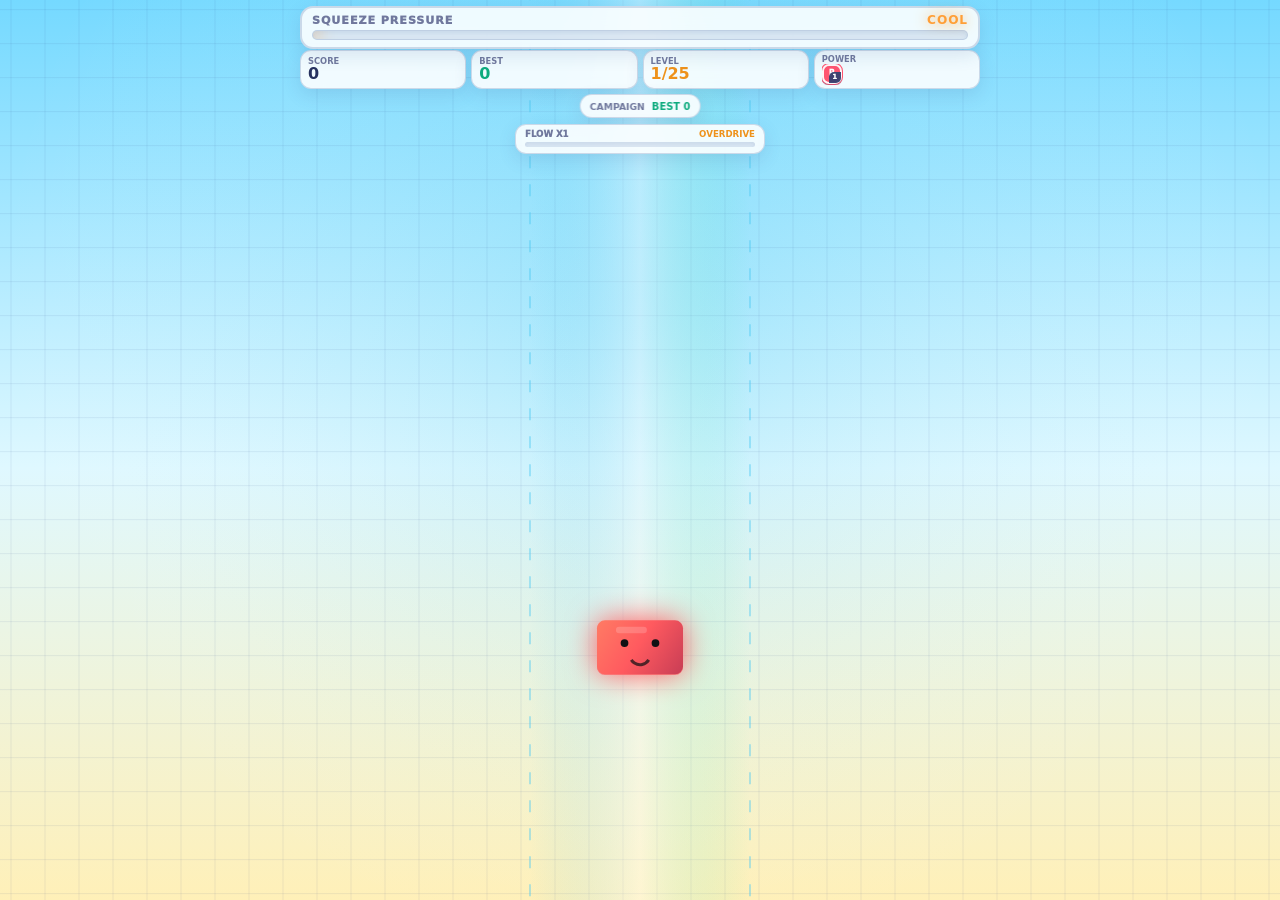
==== SqueezeRushIOS/Web/index.html @ e9698833 "Sync latest web campaign with iOS monetization" ====
<!doctype html>
<html lang="en">
<head>
  <meta charset="utf-8">
  <meta name="viewport" content="width=device-width, initial-scale=1, viewport-fit=cover">
  <meta name="theme-color" content="#101114">
  <meta name="apple-mobile-web-app-capable" content="yes">
  <meta name="apple-mobile-web-app-title" content="Squeeze Rush">
  <meta name="apple-mobile-web-app-status-bar-style" content="black-translucent">
  <meta name="description" content="Squeeze through steel gates, dodge glowing crawlers, collect powers, and climb a 25-level cartoon campaign.">
  <meta property="og:type" content="website">
  <meta property="og:title" content="Squeeze Rush">
  <meta property="og:description" content="Squeeze. Dodge. Climb! Play the 25-level browser campaign.">
  <meta property="og:image" content="https://squeeze-rush-2d.g-singh302.chatgpt.site/assets/social/squeeze-rush-share.png">
  <meta name="twitter:card" content="summary_large_image">
  <meta name="twitter:title" content="Squeeze Rush">
  <meta name="twitter:description" content="Squeeze. Dodge. Climb! Play the 25-level browser campaign.">
  <meta name="twitter:image" content="https://squeeze-rush-2d.g-singh302.chatgpt.site/assets/social/squeeze-rush-share.png">
  <title>Squeeze Rush</title>
  <link rel="icon" href="app-icon-192.png" type="image/png">
  <link rel="stylesheet" href="styles.css?v=2026-08-13-flow-guide-v27">
  <script>
    if (location.protocol === "http:" || location.protocol === "https:") {
      const manifest = document.createElement("link");
      manifest.rel = "manifest";
      manifest.href = "manifest.webmanifest";
      document.head.appendChild(manifest);
    }
  </script>
</head>
<body>
  <main id="app">
    <canvas id="gameCanvas" aria-label="Squeeze Rush game field"></canvas>
    <div id="squeezeScreenGlow" class="squeeze-screen-glow" aria-hidden="true"></div>

    <section id="squeezeMeter" class="squeeze-meter" role="progressbar" aria-label="Squeeze pressure" aria-valuemin="0" aria-valuemax="100" aria-valuenow="0">
      <div class="squeeze-meter-copy">
        <span>Squeeze pressure</span>
        <strong id="squeezeStatus">Cool</strong>
      </div>
      <div class="squeeze-meter-track"><i id="squeezeFill"></i></div>
    </section>

    <section class="hud" aria-live="polite">
      <div class="hud-chip">
        <span>Score</span>
        <strong id="scoreValue">0</strong>
      </div>
      <div class="hud-chip best-chip">
        <span>Best</span>
        <strong id="bestValue">0</strong>
      </div>
      <div class="hud-chip accent">
        <span>Level</span>
        <strong id="levelValue">1</strong>
      </div>
      <div class="hud-chip power-chip">
        <span>Power</span>
        <div id="powerIcons" class="power-icons" aria-label="No active powers">
          <span class="power-empty">None</span>
        </div>
      </div>
    </section>

    <section class="mode-status" aria-live="polite">
      <span id="modeNameValue">Campaign</span>
      <strong id="goalValue">Best 0</strong>
    </section>

    <section class="rush-meter" aria-live="polite" aria-label="Overdrive meter">
      <div class="rush-meter-copy">
        <span id="comboValue">Flow x1</span>
        <strong id="overdriveLabel">Overdrive</strong>
      </div>
      <div class="rush-meter-track"><i id="overdriveFill"></i></div>
    </section>

    <section id="levelObjectiveHud" class="level-objective-hud" aria-live="polite" aria-hidden="true">
      <div class="level-objective-heading">
        <span id="levelObjectiveBadge">Level 1 mission</span>
        <strong id="levelObjectiveTitle">Gate Basics</strong>
      </div>
      <div id="levelObjectiveProgress" class="level-objective-progress" role="progressbar" aria-label="Level objective progress" aria-valuemin="0" aria-valuemax="100" aria-valuenow="0">
        <i id="levelObjectiveFill"></i>
        <span id="levelObjectiveValue">0 / 4 gates</span>
      </div>
    </section>

    <section id="menu" class="overlay">
      <div class="panel">
        <div class="brand-row">
          <img src="icon.svg" alt="" class="app-icon">
          <div>
            <h1>Squeeze Rush</h1>
            <p id="campaignLabel">25-level campaign</p>
          </div>
        </div>

        <div class="showpiece" aria-hidden="true">
          <span class="demo-bar left"></span>
          <span class="demo-blob"></span>
          <span class="demo-bar right"></span>
        </div>

        <p class="tagline">Squeeze. Dodge. Climb!</p>

        <div class="career-card">
          <div class="career-rank">
            <span id="rankBadge">R1</span>
            <div><small>Rush rank</small><strong id="rankName">Rookie</strong></div>
          </div>
          <div class="career-progress">
            <div><span id="xpLabel">0 / 100 XP</span><em id="coreLabel">0 Cores</em></div>
            <div class="xp-track"><i id="xpFill"></i></div>
          </div>
        </div>

        <details class="contract-board" aria-label="Bonus challenges">
          <summary><span>Bonus Challenges</span><small>4 missions</small></summary>
          <div id="contractList" class="contract-list"></div>
        </details>
        <div class="mode-grid">
          <button class="mode-button primary" data-mode="campaign">
            <span class="mode-icon" aria-hidden="true">★</span>
            <span class="mode-title">Campaign</span>
            <em id="campaignMenuStars" class="campaign-route-label">0 / 75 Stars</em>
          </button>
          <button class="mode-button" data-mode="arcade">
            <span class="mode-icon" aria-hidden="true">∞</span>
            <span class="mode-title">Arcade</span>
            <em class="mode-best" data-best-mode="arcade">Best 0</em>
          </button>
          <button class="mode-button" data-mode="sprint">
            <span class="mode-icon mode-icon-small" aria-hidden="true">60</span>
            <span class="mode-title">Sprint</span>
            <em class="mode-best" data-best-mode="sprint">Best 0</em>
          </button>
          <button class="mode-button" data-mode="zen">
            <span class="mode-icon" aria-hidden="true">◎</span>
            <span class="mode-title">Zen</span>
            <em class="mode-best" data-best-mode="zen">Best 0</em>
          </button>
          <button class="mode-button danger" data-mode="chaos">
            <span class="mode-icon" aria-hidden="true">!</span>
            <span class="mode-title">Chaos</span>
            <em class="mode-best" data-best-mode="chaos">Best 0</em>
          </button>
        </div>

        <div id="monetizationActions" class="monetization-actions hidden" aria-live="polite">
          <button id="removeAdsBtn" type="button">Remove Ads</button>
          <button id="restorePurchasesBtn" type="button">Restore Purchase</button>
          <button id="privacyOptionsBtn" type="button">Privacy Choices</button>
          <small id="purchaseStatus">Store unavailable.</small>
        </div>

        <div class="menu-actions">
          <button id="soundToggleBtn" class="sound-toggle" type="button">Sound On</button>
          <button id="closeGameBtn" class="close-game" type="button">Close Game</button>
        </div>
      </div>
    </section>

    <section id="campaignMap" class="overlay campaign-map-overlay" aria-hidden="true">
      <div class="campaign-map-panel">
        <header class="campaign-map-header">
          <button id="campaignMapBackBtn" class="map-back-button" type="button" aria-label="Back to menu">Back</button>
          <div>
            <p class="eyebrow">The long climb</p>
            <h2>Campaign Ladder</h2>
          </div>
          <span class="campaign-map-best"><strong id="campaignStarTotal">0 / 75</strong> Stars</span>
        </header>

        <div id="campaignMapScroll" class="campaign-map-scroll" data-scrollable tabindex="0">
          <div class="campaign-map-intro">
            <strong>Climb. Unlock levels. Defeat the Crawler King!</strong>
          </div>

          <div id="campaignLadder" class="campaign-ladder">
            <span class="campaign-ladder-rail" aria-hidden="true"></span>

            <article class="campaign-rung first-steps" data-campaign-level="1" style="--level-accent:#4cc9f0;--level-glow:rgba(76,201,240,0.34)">
              <div class="campaign-scene scene-first-steps" role="img" aria-label="Runner squeezing through the steel training gates">
                <span class="scene-grid"></span>
                <span class="scene-gate gate-left"></span>
                <span class="scene-gate gate-right"></span>
                <span class="scene-runner"></span>
              </div>
              <div class="campaign-rung-copy">
                <span class="campaign-level-tag">Level 1</span>
                <h3>First Steps</h3>
                <p>Wide gates · Gentle speed</p>
                <div class="campaign-star-row" data-star-level="0"><span>★</span><span>★</span><span>★</span><em>Next 15</em></div>
                <div class="campaign-level-progress" data-progress-level="0" role="progressbar" aria-label="First Steps completion" aria-valuemin="0" aria-valuemax="100" aria-valuenow="0"><span>0%</span></div>
              </div>
            </article>

            <article class="campaign-rung crawler-alley" data-campaign-level="2" style="--level-accent:#2ee6a6;--level-glow:rgba(46,230,166,0.34)">
              <div class="campaign-scene scene-crawler-alley" role="img" aria-label="Blue glowing crawler running through Crawler Alley">
                <span class="scene-grid"></span>
                <span class="scene-crawler-sprite crawler-main"></span>
                <span class="scene-crawler-sprite crawler-echo"></span>
                <span class="scene-runner"></span>
              </div>
              <div class="campaign-rung-copy">
                <span class="campaign-level-tag">Level 2</span>
                <h3>Crawler Alley</h3>
                <p>Blue hunters · Moving lanes</p>
                <div class="campaign-star-row" data-star-level="1"><span>★</span><span>★</span><span>★</span><em>Next 60</em></div>
                <div class="campaign-level-progress" data-progress-level="1" role="progressbar" aria-label="Crawler Alley completion" aria-valuemin="0" aria-valuemax="100" aria-valuenow="0"><span>0%</span></div>
              </div>
            </article>

            <article class="campaign-rung unstable-works" data-campaign-level="3" style="--level-accent:#ffd166;--level-glow:rgba(255,209,102,0.34)">
              <div class="campaign-scene scene-unstable-works" role="img" aria-label="Heat vents erupting inside the unstable works">
                <span class="scene-grid"></span>
                <span class="scene-vent vent-one"><i></i></span>
                <span class="scene-vent vent-two"><i></i></span>
                <span class="scene-vent vent-three"><i></i></span>
                <span class="scene-runner"></span>
              </div>
              <div class="campaign-rung-copy">
                <span class="campaign-level-tag">Level 3</span>
                <h3>Unstable Works</h3>
                <p>Heat bursts · Crosswinds</p>
                <div class="campaign-star-row" data-star-level="2"><span>★</span><span>★</span><span>★</span><em>Next 130</em></div>
                <div class="campaign-level-progress" data-progress-level="2" role="progressbar" aria-label="Unstable Works completion" aria-valuemin="0" aria-valuemax="100" aria-valuenow="0"><span>0%</span></div>
              </div>
            </article>

            <article class="campaign-rung shadow-surge" data-campaign-level="4" style="--level-accent:#ff5a5f;--level-glow:rgba(255,90,95,0.34)">
              <div class="campaign-scene scene-shadow-surge" role="img" aria-label="Crawler pack surging through a red warning zone">
                <span class="scene-warning-ring ring-one"></span>
                <span class="scene-warning-ring ring-two"></span>
                <span class="scene-crawler-sprite crawler-main"></span>
                <span class="scene-crawler-sprite crawler-flank"></span>
                <span class="scene-runner"></span>
              </div>
              <div class="campaign-rung-copy">
                <span class="campaign-level-tag">Level 4</span>
                <h3>Shadow Surge</h3>
                <p>Crawler packs · Minefields</p>
                <div class="campaign-star-row" data-star-level="3"><span>★</span><span>★</span><span>★</span><em>Next 235</em></div>
                <div class="campaign-level-progress" data-progress-level="3" role="progressbar" aria-label="Shadow Surge completion" aria-valuemin="0" aria-valuemax="100" aria-valuenow="0"><span>0%</span></div>
              </div>
            </article>

            <article class="campaign-rung the-gauntlet" data-campaign-level="5" style="--level-accent:#f77f00;--level-glow:rgba(247,127,0,0.34)">
              <div class="campaign-scene scene-gauntlet" role="img" aria-label="Runner charging through layered steel gates in Gatehouse">
                <span class="scene-grid"></span>
                <span class="scene-gate gate-left rear"></span>
                <span class="scene-gate gate-right rear"></span>
                <span class="scene-gate gate-left front"></span>
                <span class="scene-gate gate-right front"></span>
                <span class="scene-danger-core"></span>
                <span class="scene-runner"></span>
              </div>
              <div class="campaign-rung-copy">
                <span class="campaign-level-tag">Level 5</span>
                <h3>Gatehouse</h3>
                <p>Layered gates · Rising pressure</p>
                <div class="campaign-star-row" data-star-level="4"><span>★</span><span>★</span><span>★</span><em>Next 380</em></div>
                <div class="campaign-level-progress" data-progress-level="4" role="progressbar" aria-label="Gatehouse completion" aria-valuemin="0" aria-valuemax="100" aria-valuenow="0"><span>0%</span></div>
              </div>
            </article>

            <div id="campaignSummit" class="campaign-summit">
              <span>Level 25 summit</span>
              <strong>Defeat the Crawler King!</strong>
            </div>
          </div>
        </div>

        <footer class="campaign-map-actions">
          <button id="campaignStartBtn" class="primary" type="button">Start Campaign</button>
        </footer>
      </div>
    </section>

    <section id="instructions" class="overlay instruction-overlay" aria-live="polite">
      <div class="panel instruction-panel">
        <p id="instructionEyebrow" class="eyebrow">How to play</p>
        <h2 id="instructionTitle">Campaign</h2>
        <div id="instructionArt" class="instruction-art campaign" aria-label="How to play diagram">
          <span class="guide-lane left"></span>
          <span class="guide-lane right"></span>
          <span class="guide-wall top-left"></span>
          <span class="guide-wall top-right"></span>
          <span class="guide-player"></span>
          <span class="guide-finger"></span>
          <span class="guide-pickup shield">S</span>
          <span class="guide-pickup slow">T</span>
          <span class="guide-arrow">OK</span>
        </div>
        <div class="instruction-copy">
          <strong id="instructionModeLine">Squeeze through the gaps.</strong>
          <p id="instructionGoalLine">Hold to squeeze, release to cool down, and grab powers.</p>
        </div>
        <div class="instruction-points" aria-label="Mode instructions">
          <span id="instructionPointOne">Hold the screen to get narrow.</span>
          <span id="instructionPointTwo">Release before the pressure bar pops.</span>
          <span id="instructionPointThree">Collect powers and chase your best.</span>
        </div>
        <div class="button-row stacked">
          <button id="instructionOkBtn" class="primary" type="button">OK</button>
          <button id="instructionBackBtn" type="button">Menu</button>
        </div>
      </div>
    </section>

    <section id="gameOver" class="overlay">
      <div class="panel compact">
        <p class="eyebrow">Run ended</p>
        <h2 id="finalScore">0</h2>
        <p id="resultLine" class="tagline">Score locked.</p>
        <div class="result-stats">
          <span><small>Encounters</small><strong id="resultGates">0</strong></span>
          <span><small>Perfect</small><strong id="resultPerfect">0</strong></span>
          <span><small>Best Flow</small><strong id="resultCombo">x1</strong></span>
        </div>
        <div id="rewardLine" class="reward-line">+0 XP</div>
        <div class="button-row stacked">
          <button id="reviveBtn" class="primary hidden">Revive</button>
          <button id="rewardedReviveBtn" class="rewarded-revive hidden" type="button">Watch Ad to Revive</button>
          <button id="retryBtn" class="primary">Retry</button>
          <button id="shareBtn">Share Score</button>
          <button id="menuBtn">Menu</button>
        </div>
      </div>
    </section>

    <section id="levelVictory" class="overlay level-victory" aria-live="assertive" aria-hidden="true">
      <div class="panel compact victory-panel">
        <p id="victoryEyebrow" class="eyebrow">Level 1 complete</p>
        <h2 id="victoryTitle">Victory!</h2>
        <p id="victoryMission" class="victory-mission">Mission complete</p>
        <div id="victoryStars" class="victory-stars" aria-label="1 of 3 stars earned">
          <span>★</span><span>★</span><span>★</span>
        </div>
        <div class="victory-target"><span>Target complete</span><strong id="victoryTarget">4 / 4 gates</strong></div>
        <div class="result-stats victory-stats">
          <span><small>Time</small><strong id="victoryTime">0.0s</strong></span>
          <span><small>Score</small><strong id="victoryScore">0</strong></span>
          <span><small>Best Flow</small><strong id="victoryCombo">x1</strong></span>
        </div>
        <p id="victoryUnlock" class="victory-unlock">Level 2 unlocked!</p>
        <div class="button-row stacked">
          <button id="nextLevelBtn" class="primary" type="button">Next Level</button>
          <button id="replayLevelBtn" type="button">Replay Level</button>
          <button id="victoryMapBtn" type="button">Campaign Ladder</button>
        </div>
      </div>
    </section>

    <section id="countdownOverlay" class="countdown-overlay" aria-live="assertive" aria-hidden="true">
      <strong id="countdownValue">3</strong>
    </section>

    <section id="brandSplash" class="brand-splash is-visible" aria-hidden="false">
      <div class="splash-banner">
        <img src="company-logo.svg" alt="">
      </div>
    </section>

    <div id="toast" role="status" aria-live="polite"></div>
  </main>

  <script src="run-lifecycle.js?v=2026-08-23"></script>
  <script src="native-bridge.js?v=2026-08-23"></script>
  <script src="game.js?v=2026-08-23-ios-monetization"></script>
</body>
</html>
---- SqueezeRushIOS/Web/styles.css ----
:root {
  color-scheme: light;
  --ink: #26315f;
  --muted: #70789d;
  --shell: rgba(255, 255, 255, 0.94);
  --shell-strong: rgba(255, 255, 255, 0.98);
  --line: rgba(56, 70, 130, 0.18);
  --coral: #ff5470;
  --mint: #20d8a0;
  --gold: #ffbd32;
  --cyan: #35bff2;
  --black: #dff6ff;
}

* {
  box-sizing: border-box;
  -webkit-touch-callout: none;
  -webkit-user-drag: none;
  -webkit-user-select: none;
  user-select: none;
}

html,
body {
  width: 100%;
  height: 100%;
  margin: 0;
  overflow: hidden;
  background: var(--black);
  color: var(--ink);
  font-family: Inter, ui-sans-serif, system-ui, -apple-system, BlinkMacSystemFont, "Segoe UI", sans-serif;
  letter-spacing: 0;
  -webkit-tap-highlight-color: transparent;
  -webkit-text-size-adjust: 100%;
  overscroll-behavior: none;
}

button {
  appearance: none;
  border: 1px solid var(--line);
  border-radius: 16px;
  min-height: 46px;
  padding: 0 16px;
  background: rgba(247, 244, 234, 0.08);
  color: var(--ink);
  font: 800 0.92rem/1 system-ui, -apple-system, BlinkMacSystemFont, "Segoe UI", sans-serif;
  letter-spacing: 0.02em;
  cursor: pointer;
}

button:active {
  transform: translateY(1px);
}

button.primary {
  border-color: transparent;
  background: var(--coral);
  color: #100c0c;
  box-shadow: 0 12px 26px rgba(255, 90, 95, 0.24);
}

#app {
  position: fixed;
  inset: 0;
  overflow: hidden;
  touch-action: none;
  background:
    radial-gradient(circle at 22% 16%, rgba(76, 201, 240, 0.14), transparent 28%),
    radial-gradient(circle at 72% 90%, rgba(46, 230, 166, 0.12), transparent 30%),
    #101114;
}

#gameCanvas {
  position: absolute;
  inset: 0;
  width: 100%;
  height: 100%;
  display: block;
  touch-action: none;
}

.squeeze-screen-glow {
  --squeeze-glow: rgba(255, 151, 38, 0.38);
  --squeeze-edge: rgba(255, 112, 24, 0.52);
  --squeeze-glow-opacity: 0;
  position: fixed;
  inset: 0;
  z-index: 2;
  pointer-events: none;
  opacity: var(--squeeze-glow-opacity);
  background:
    radial-gradient(ellipse at 50% 48%, transparent 28%, var(--squeeze-glow) 100%),
    linear-gradient(180deg, var(--squeeze-glow), transparent 24%, transparent 76%, var(--squeeze-glow));
  box-shadow: inset 0 0 120px 22px var(--squeeze-edge);
  transition: opacity 80ms linear;
}

.squeeze-screen-glow.is-critical {
  animation: squeezeScreenPulse 480ms ease-in-out infinite alternate;
}

@keyframes squeezeScreenPulse {
  from {
    filter: brightness(0.9);
  }
  to {
    filter: brightness(1.22);
  }
}

.squeeze-meter {
  --squeeze-color: #ff9f43;
  position: fixed;
  top: max(6px, env(safe-area-inset-top));
  left: 50%;
  z-index: 4;
  width: min(680px, calc(100vw - 16px));
  min-height: 38px;
  padding: 5px 10px 7px;
  border: 2px solid rgba(255, 159, 67, 0.46);
  border-radius: 13px;
  background: rgba(12, 14, 18, 0.84);
  box-shadow: 0 8px 28px rgba(0, 0, 0, 0.34), inset 0 1px 0 rgba(255, 255, 255, 0.07);
  backdrop-filter: blur(16px);
  transform: translateX(-50%);
  pointer-events: none;
  transition: border-color 90ms linear, box-shadow 90ms linear;
}

.squeeze-meter-copy {
  display: flex;
  align-items: center;
  justify-content: space-between;
  gap: 8px;
  margin-bottom: 3px;
  color: rgba(247, 244, 234, 0.78);
  font-size: clamp(0.58rem, 2.2vw, 0.7rem);
  font-weight: 950;
  letter-spacing: 0.08em;
  text-transform: uppercase;
}

.squeeze-meter-copy strong {
  color: var(--squeeze-color);
  font-size: clamp(0.62rem, 2.4vw, 0.76rem);
  text-shadow: 0 0 14px var(--squeeze-color);
}

.squeeze-meter-track {
  position: relative;
  height: 10px;
  overflow: hidden;
  border: 1px solid rgba(247, 244, 234, 0.16);
  border-radius: 999px;
  background:
    repeating-linear-gradient(90deg, transparent 0 9.6%, rgba(255, 255, 255, 0.07) 9.6% 10%),
    rgba(247, 244, 234, 0.09);
  box-shadow: inset 0 2px 5px rgba(0, 0, 0, 0.48);
}

.squeeze-meter-track i {
  display: block;
  width: 0;
  height: 100%;
  border-radius: inherit;
  background: linear-gradient(90deg, #ffb347, var(--squeeze-color));
  box-shadow: 0 0 18px 3px var(--squeeze-color);
  transition: width 70ms linear, background 90ms linear, box-shadow 90ms linear;
}

.squeeze-meter.is-hot {
  border-color: rgba(255, 118, 45, 0.88);
  box-shadow: 0 8px 28px rgba(0, 0, 0, 0.34), 0 0 26px rgba(255, 104, 40, 0.34);
}

.squeeze-meter.is-critical {
  border-color: #ff4949;
  box-shadow: 0 8px 28px rgba(0, 0, 0, 0.34), 0 0 34px rgba(255, 48, 48, 0.52);
}

.hud {
  position: fixed;
  top: calc(max(6px, env(safe-area-inset-top)) + 44px);
  left: max(8px, env(safe-area-inset-left));
  right: max(8px, env(safe-area-inset-right));
  z-index: 3;
  display: grid;
  grid-template-columns: repeat(4, minmax(0, 1fr));
  gap: 5px;
  pointer-events: none;
}

.hud-chip {
  min-width: 0;
  height: 39px;
  border: 1px solid var(--line);
  border-radius: 11px;
  padding: 3px 7px 4px;
  background: rgba(16, 17, 20, 0.54);
  backdrop-filter: blur(14px);
  display: flex;
  flex-direction: column;
  justify-content: center;
}

.hud-chip span {
  color: var(--muted);
  font-size: 0.52rem;
  font-weight: 800;
  text-transform: uppercase;
}

.hud-chip strong {
  overflow: hidden;
  text-overflow: ellipsis;
  color: var(--ink);
  font-size: clamp(0.78rem, 3vw, 1rem);
  line-height: 1;
  font-weight: 900;
}

.hud-chip small {
  margin-top: 3px;
  overflow: hidden;
  text-overflow: ellipsis;
  color: var(--mint);
  font-size: 0.62rem;
  line-height: 1;
  font-weight: 900;
  text-transform: uppercase;
}

.hud-chip.accent strong {
  color: var(--gold);
}

.hud-chip.best-chip strong {
  color: var(--mint);
}

.power-icons {
  display: flex;
  align-items: center;
  gap: 3px;
  min-height: 21px;
  overflow: hidden;
}

.power-icons .power-empty {
  overflow: hidden;
  text-overflow: ellipsis;
  color: var(--ink);
  font-size: clamp(0.7rem, 2.6vw, 0.85rem);
  line-height: 1;
  font-weight: 900;
}

.power-icon {
  position: relative;
  width: 20px;
  height: 20px;
  border: 2px solid rgba(255, 255, 255, 0.94);
  border-radius: 7px;
  box-shadow: 0 2px 0 rgba(51, 64, 111, 0.2), 0 0 0 1px currentColor;
  flex: 0 0 auto;
}

.power-icon::before {
  content: attr(data-symbol);
  position: absolute;
  inset: 0;
  display: grid;
  place-items: center;
  color: #ffffff;
  font-size: 0.5rem;
  font-weight: 950;
  line-height: 1;
}

.power-icons .power-count {
  position: absolute;
  right: -1px;
  bottom: -1px;
  min-width: 12px;
  height: 11px;
  padding: 0 2px;
  border: 0;
  border-radius: 5px 0 5px 0;
  background: rgba(51, 64, 111, 0.94);
  color: #ffffff;
  font-size: 0.43rem;
  font-weight: 950;
  line-height: 11px;
  text-align: center;
}

.power-icon.shield {
  background: var(--cyan);
  color: var(--cyan);
}

.power-icon.slow {
  background: var(--gold);
  color: var(--gold);
}

.power-icon.coolant {
  background: var(--mint);
  color: var(--mint);
}

.power-icon.revive {
  background: var(--coral);
  color: var(--coral);
}

.power-icon.phase {
  background: #b98cff;
  color: #b98cff;
}

.power-icon.magnet {
  background: #ff8bd1;
  color: #ff8bd1;
}

.power-icon.pulse {
  background: #ff9f43;
  color: #ff9f43;
}

.power-icon.double {
  background: #d8ff5f;
  color: #d8ff5f;
}

.power-icon.slow::before,
.power-icon.double::before {
  color: #33406f;
}

.power-icons .power-more {
  display: grid;
  min-width: 20px;
  height: 20px;
  place-items: center;
  border: 1px solid rgba(75, 93, 161, 0.22);
  border-radius: 7px;
  background: #eef2ff;
  color: #4b5da1;
  font-size: 0.5rem;
  font-weight: 950;
  line-height: 1;
}

.mode-status {
  position: fixed;
  top: calc(max(6px, env(safe-area-inset-top)) + 88px);
  left: 50%;
  z-index: 3;
  display: flex;
  align-items: center;
  justify-content: center;
  gap: 7px;
  min-height: 24px;
  max-width: calc(100vw - 24px);
  padding: 3px 9px;
  border: 1px solid var(--line);
  border-radius: 999px;
  background: rgba(16, 17, 20, 0.46);
  color: var(--muted);
  font-size: 0.58rem;
  font-weight: 900;
  text-transform: uppercase;
  transform: translateX(-50%);
  pointer-events: none;
}

.mode-status strong {
  color: var(--mint);
  font-size: 0.62rem;
}

.rush-meter {
  position: fixed;
  top: calc(max(6px, env(safe-area-inset-top)) + 118px);
  left: 50%;
  z-index: 3;
  width: min(250px, calc(100vw - 24px));
  padding: 4px 9px 6px;
  border: 1px solid var(--line);
  border-radius: 11px;
  background: rgba(16, 17, 20, 0.58);
  backdrop-filter: blur(14px);
  transform: translateX(-50%);
  pointer-events: none;
}

.rush-meter-copy {
  display: flex;
  justify-content: space-between;
  gap: 8px;
  margin-bottom: 3px;
  color: var(--muted);
  font-size: 0.54rem;
  font-weight: 950;
  text-transform: uppercase;
}

.rush-meter-copy strong {
  color: var(--gold);
}

.rush-meter-track,
.xp-track {
  height: 5px;
  overflow: hidden;
  border-radius: 999px;
  background: rgba(247, 244, 234, 0.12);
}

.rush-meter-track i,
.xp-track i {
  display: block;
  width: 0;
  height: 100%;
  border-radius: inherit;
  background: linear-gradient(90deg, var(--coral), var(--gold));
  box-shadow: 0 0 14px rgba(255, 209, 102, 0.64);
  transition: width 180ms ease;
}

.overdrive-active .rush-meter {
  border-color: rgba(255, 209, 102, 0.62);
  box-shadow: 0 0 28px rgba(255, 209, 102, 0.24);
}

body.campaign-running .mode-status {
  display: none;
}

body.campaign-running .rush-meter {
  top: calc(max(6px, env(safe-area-inset-top)) + 88px);
}

body.campaign-running .level-objective-hud {
  top: calc(max(6px, env(safe-area-inset-top)) + 122px);
}

.level-objective-hud {
  position: fixed;
  top: calc(max(6px, env(safe-area-inset-top)) + 154px);
  left: 50%;
  z-index: 3;
  display: none;
  width: min(380px, calc(100vw - 20px));
  padding: 6px 9px 8px;
  border: 1px solid rgba(75, 93, 161, 0.28);
  border-radius: 12px;
  background: rgba(255, 255, 255, 0.93);
  box-shadow: 0 4px 0 rgba(75, 93, 161, 0.18), 0 10px 22px rgba(67, 92, 156, 0.16);
  transform: translateX(-50%);
  pointer-events: none;
}

.level-objective-hud.visible {
  display: block;
  animation: objectiveHudIn 320ms cubic-bezier(0.22, 1, 0.36, 1) both;
}

.level-objective-heading {
  display: flex;
  align-items: baseline;
  justify-content: space-between;
  gap: 7px;
  margin-bottom: 4px;
}

.level-objective-heading span {
  color: #ff5470;
  font-size: 0.5rem;
  font-weight: 950;
  letter-spacing: 0.09em;
  text-transform: uppercase;
}

.level-objective-heading strong {
  overflow: hidden;
  color: #33406f;
  font-size: 0.66rem;
  font-weight: 950;
  text-overflow: ellipsis;
  white-space: nowrap;
}

.level-objective-progress {
  position: relative;
  height: 18px;
  overflow: hidden;
  border: 1px solid rgba(75, 93, 161, 0.2);
  border-radius: 999px;
  background: #e7ebf7;
  box-shadow: inset 0 2px 4px rgba(75, 93, 161, 0.13);
}

.level-objective-progress i {
  display: block;
  width: 0;
  height: 100%;
  border-radius: inherit;
  background: linear-gradient(90deg, #4cc9f0, #2ee6a6 55%, #ffd166);
  box-shadow: 0 0 15px rgba(46, 230, 166, 0.5);
  transition: width 180ms ease;
}

.level-objective-progress.complete i {
  background: linear-gradient(90deg, #2ee6a6, #ffd166);
}

.level-objective-progress span {
  position: absolute;
  inset: 0;
  display: grid;
  place-items: center;
  color: #33406f;
  font-size: 0.54rem;
  font-weight: 950;
  text-shadow: 0 1px 0 rgba(255, 255, 255, 0.82);
}

@keyframes objectiveHudIn {
  from { opacity: 0; transform: translate(-50%, -8px) scale(0.97); }
  to { opacity: 1; transform: translate(-50%, 0) scale(1); }
}

.overlay {
  position: fixed;
  inset: 0;
  z-index: 5;
  display: none;
  align-items: center;
  justify-content: center;
  padding: max(22px, env(safe-area-inset-top)) max(16px, env(safe-area-inset-right)) max(22px, env(safe-area-inset-bottom)) max(16px, env(safe-area-inset-left));
  background: rgba(16, 17, 20, 0.38);
  backdrop-filter: blur(8px);
}

.brand-splash {
  position: fixed;
  inset: 0;
  z-index: 8;
  display: grid;
  place-items: center;
  padding: max(28px, env(safe-area-inset-top)) max(18px, env(safe-area-inset-right)) max(28px, env(safe-area-inset-bottom)) max(18px, env(safe-area-inset-left));
  background: #fff;
  opacity: 0;
  visibility: hidden;
  pointer-events: none;
  transition: opacity 420ms ease, visibility 0s linear 420ms;
}

.brand-splash.is-visible {
  opacity: 1;
  visibility: visible;
  pointer-events: auto;
  transition-delay: 0s;
}

.splash-banner {
  width: min(76vw, 520px);
  min-height: 148px;
  padding: 18px 22px;
  border-radius: 8px;
  background: #fff;
  display: grid;
  place-items: center;
}

.brand-splash img {
  width: 100%;
  max-height: min(26vh, 220px);
  object-fit: contain;
  opacity: 1;
  transform: scale(0.96);
  transition: opacity 420ms ease, transform 900ms ease;
}

.brand-splash.is-visible img {
  opacity: 1;
  transform: scale(1);
}

.overlay.visible {
  display: flex;
}

.countdown-overlay {
  position: fixed;
  inset: 0;
  z-index: 7;
  display: none;
  place-items: center;
  background: rgba(16, 17, 20, 0.34);
  backdrop-filter: blur(5px);
  pointer-events: none;
}

.countdown-overlay.visible {
  display: grid;
}

.countdown-overlay strong {
  min-width: 132px;
  height: 132px;
  border: 2px solid rgba(247, 244, 234, 0.26);
  border-radius: 50%;
  background: rgba(16, 17, 20, 0.78);
  color: var(--gold);
  display: grid;
  place-items: center;
  font-size: clamp(4rem, 18vw, 7rem);
  line-height: 1;
  font-weight: 950;
  box-shadow: 0 0 48px rgba(255, 209, 102, 0.2);
}

.panel {
  width: min(calc(100vw - 32px), 420px);
  max-width: 100%;
  border: 1px solid var(--line);
  max-height: calc(100vh - 34px);
  overflow-y: auto;
  overscroll-behavior: contain;
  scrollbar-width: none;
  border-radius: 24px;
  padding: 18px;
  background: var(--shell);
  box-shadow: 0 24px 60px rgba(0, 0, 0, 0.38);
}

.panel::-webkit-scrollbar {
  display: none;
}

.panel.compact {
  text-align: center;
}

.instruction-panel {
  width: min(calc(100vw - 32px), 430px);
}

.instruction-panel h2 {
  margin-top: 4px;
  color: var(--ink);
  font-size: clamp(1.8rem, 7vw, 2.7rem);
  line-height: 0.96;
}

.instruction-art {
  position: relative;
  height: 184px;
  margin-top: 16px;
  overflow: hidden;
  border: 1px solid var(--line);
  border-radius: 8px;
  background:
    linear-gradient(90deg, rgba(247, 244, 234, 0.05) 1px, transparent 1px) 0 0 / 30px 30px,
    linear-gradient(180deg, rgba(247, 244, 234, 0.04) 1px, transparent 1px) 0 0 / 30px 30px,
    rgba(0, 0, 0, 0.24);
}

.guide-lane {
  position: absolute;
  top: 0;
  bottom: 0;
  width: 2px;
  background: rgba(76, 201, 240, 0.52);
  border-radius: 999px;
  box-shadow: 0 0 18px rgba(76, 201, 240, 0.28);
}

.guide-lane.left {
  left: 34%;
}

.guide-lane.right {
  right: 34%;
}

.guide-wall {
  position: absolute;
  top: 42px;
  height: 24px;
  border-radius: 8px;
  background: var(--cyan);
  box-shadow: 0 0 20px rgba(76, 201, 240, 0.36);
}

.guide-wall.top-left {
  left: 0;
  width: 34%;
}

.guide-wall.top-right {
  right: 0;
  width: 34%;
}

.guide-player {
  position: absolute;
  left: 50%;
  bottom: 32px;
  width: 70px;
  height: 46px;
  border-radius: 8px;
  background: var(--coral);
  box-shadow: 0 0 28px rgba(255, 90, 95, 0.42);
  transform: translateX(-50%);
  animation: guideSqueeze 1.25s ease-in-out infinite;
}

.guide-player::before,
.guide-player::after {
  content: "";
  position: absolute;
  top: 17px;
  width: 7px;
  height: 7px;
  border-radius: 50%;
  background: #101114;
}

.guide-player::before {
  left: 21px;
}

.guide-player::after {
  right: 21px;
}

.guide-finger {
  position: absolute;
  left: calc(50% + 46px);
  bottom: 30px;
  width: 28px;
  height: 40px;
  border-radius: 999px;
  border: 2px solid rgba(247, 244, 234, 0.82);
  box-shadow: 0 0 20px rgba(247, 244, 234, 0.12);
}

.guide-finger::after {
  content: "";
  position: absolute;
  left: 50%;
  bottom: -20px;
  width: 2px;
  height: 18px;
  background: rgba(247, 244, 234, 0.56);
  transform: translateX(-50%);
}

.guide-pickup {
  position: absolute;
  top: 83px;
  width: 28px;
  height: 28px;
  border-radius: 50%;
  color: #101114;
  display: grid;
  place-items: center;
  font-size: 0.72rem;
  font-weight: 950;
}

.guide-pickup.shield {
  left: 18%;
  background: var(--cyan);
  box-shadow: 0 0 18px rgba(76, 201, 240, 0.5);
}

.guide-pickup.slow {
  right: 18%;
  background: var(--gold);
  box-shadow: 0 0 18px rgba(255, 209, 102, 0.5);
}

.guide-arrow {
  position: absolute;
  left: 50%;
  top: 18px;
  min-width: 42px;
  padding: 5px 8px;
  border-radius: 999px;
  background: rgba(46, 230, 166, 0.14);
  color: var(--mint);
  font-size: 0.68rem;
  font-weight: 950;
  text-align: center;
  transform: translateX(-50%);
}

.instruction-art.sprint .guide-arrow {
  background: rgba(255, 209, 102, 0.16);
  color: var(--gold);
}

.instruction-art.zen .guide-wall {
  opacity: 0.68;
}

.instruction-art.chaos .guide-wall {
  background: var(--coral);
  box-shadow: 0 0 22px rgba(255, 90, 95, 0.42);
}

.instruction-copy {
  margin-top: 14px;
}

.instruction-copy strong {
  display: block;
  color: var(--ink);
  font-size: 1rem;
  line-height: 1.2;
}

.instruction-copy p {
  margin-top: 5px;
  color: var(--muted);
  font-size: 0.86rem;
  line-height: 1.28;
  font-weight: 700;
}

.instruction-points {
  display: grid;
  gap: 6px;
  margin-top: 12px;
}

.instruction-points span {
  min-height: 30px;
  padding: 8px 10px;
  border: 1px solid var(--line);
  border-radius: 8px;
  color: var(--ink);
  background: rgba(247, 244, 234, 0.05);
  font-size: 0.76rem;
  line-height: 1.18;
  font-weight: 850;
}

@keyframes guideSqueeze {
  0%,
  100% {
    transform: translateX(-50%) scaleX(1.18) scaleY(0.9);
  }
  48% {
    transform: translateX(-50%) scaleX(0.58) scaleY(1.28);
  }
}

.brand-row {
  display: flex;
  align-items: center;
  gap: 12px;
}

.app-icon {
  width: 58px;
  height: 58px;
  border-radius: 8px;
  flex: 0 0 auto;
}

h1,
h2,
p {
  margin: 0;
}

h1 {
  font-size: clamp(2rem, 10vw, 3rem);
  line-height: 0.94;
  font-weight: 950;
}

h2 {
  color: var(--gold);
  font-size: clamp(4rem, 24vw, 7rem);
  line-height: 0.9;
  font-weight: 950;
}

#campaignLabel,
.eyebrow {
  margin-top: 4px;
  color: var(--mint);
  font-size: 0.78rem;
  font-weight: 900;
  text-transform: uppercase;
}

.tagline {
  margin-top: 14px;
  color: var(--muted);
  font-size: 0.98rem;
  line-height: 1.35;
  font-weight: 700;
}

.showpiece {
  position: relative;
  height: 130px;
  margin: 18px 0 2px;
  overflow: hidden;
  border: 1px solid var(--line);
  border-radius: 20px;
  background:
    linear-gradient(90deg, rgba(247, 244, 234, 0.05) 1px, transparent 1px) 0 0 / 32px 32px,
    linear-gradient(180deg, rgba(247, 244, 234, 0.04) 1px, transparent 1px) 0 0 / 32px 32px,
    rgba(0, 0, 0, 0.22);
}

.demo-bar {
  position: absolute;
  top: 47px;
  width: 35%;
  height: 26px;
  background: var(--cyan);
  box-shadow: 0 0 22px rgba(76, 201, 240, 0.36);
}

.demo-bar.left {
  left: 0;
}

.demo-bar.right {
  right: 0;
}

.demo-blob {
  position: absolute;
  left: 50%;
  top: 28px;
  width: 46px;
  height: 76px;
  border-radius: 15px;
  background: var(--coral);
  box-shadow: inset 0 -10px 18px rgba(0, 0, 0, 0.18), 0 0 30px rgba(255, 90, 95, 0.35);
  animation: squeezePulse 1.08s ease-in-out infinite;
}

@keyframes squeezePulse {
  0%,
  100% {
    transform: translateX(-50%) scaleX(1.55) scaleY(0.82);
  }
  48% {
    transform: translateX(-50%) scaleX(0.62) scaleY(1.18);
  }
}

.button-row {
  display: grid;
  grid-template-columns: minmax(0, 1fr) minmax(104px, 0.62fr);
  gap: 10px;
  margin-top: 18px;
}

.button-row.stacked {
  grid-template-columns: 1fr;
  margin-top: 20px;
}

.mode-grid {
  display: grid;
  grid-template-columns: repeat(2, minmax(0, 1fr));
  gap: 8px;
  margin-top: 16px;
}

.career-card {
  display: grid;
  grid-template-columns: auto minmax(0, 1fr);
  gap: 12px;
  align-items: center;
  margin-top: 14px;
  padding: 12px;
  border: 1px solid rgba(76, 201, 240, 0.3);
  border-radius: 18px;
  background: linear-gradient(125deg, rgba(76, 201, 240, 0.12), rgba(46, 230, 166, 0.04));
}

.career-rank {
  display: flex;
  gap: 9px;
  align-items: center;
}

.career-rank > span {
  width: 42px;
  height: 42px;
  display: grid;
  place-items: center;
  border-radius: 14px;
  background: linear-gradient(145deg, var(--cyan), var(--mint));
  color: #101114;
  font-size: 0.92rem;
  font-weight: 950;
  box-shadow: 0 8px 24px rgba(76, 201, 240, 0.24);
}

.career-rank div,
.career-progress {
  min-width: 0;
}

.career-rank small,
.career-rank strong {
  display: block;
}

.career-rank small,
.section-title small {
  color: var(--muted);
  font-size: 0.58rem;
  font-weight: 850;
  text-transform: uppercase;
}

.career-rank strong {
  margin-top: 2px;
  font-size: 0.78rem;
  white-space: nowrap;
}

.career-progress > div:first-child {
  display: flex;
  justify-content: space-between;
  gap: 6px;
  margin-bottom: 7px;
  color: var(--muted);
  font-size: 0.6rem;
  font-weight: 900;
}

.career-progress em {
  color: var(--gold);
  font-style: normal;
}

.xp-track i {
  background: linear-gradient(90deg, var(--cyan), var(--mint));
  box-shadow: 0 0 12px rgba(46, 230, 166, 0.46);
}

.contract-board {
  margin-top: 14px;
}

.section-title {
  display: flex;
  justify-content: space-between;
  align-items: baseline;
  gap: 8px;
  margin-bottom: 7px;
  font-size: 0.72rem;
  font-weight: 950;
  text-transform: uppercase;
}

.contract-list {
  display: grid;
  grid-template-columns: repeat(2, minmax(0, 1fr));
  gap: 6px;
}

.contract-card {
  min-width: 0;
  padding: 9px;
  border: 1px solid rgba(247, 244, 234, 0.14);
  border-radius: 14px;
  background: rgba(247, 244, 234, 0.045);
}

.contract-card > div,
.contract-card strong,
.contract-card small,
.contract-card > span,
.contract-card em {
  display: block;
}

.contract-card strong {
  overflow: hidden;
  color: var(--ink);
  font-size: 0.63rem;
  line-height: 1.1;
  text-overflow: ellipsis;
  white-space: nowrap;
}

.contract-card small {
  min-height: 25px;
  margin-top: 4px;
  color: var(--muted);
  font-size: 0.54rem;
  line-height: 1.18;
}

.contract-card > span {
  margin-top: 6px;
  color: var(--contract-color);
  font-size: 0.65rem;
  font-weight: 950;
}

.contract-card em {
  float: right;
  color: var(--gold);
  font-size: 0.55rem;
  font-style: normal;
}

.contract-card.complete {
  opacity: 0.66;
}

.mode-button {
  min-height: 72px;
  padding: 9px 10px;
  text-align: left;
  display: flex;
  flex-direction: column;
  align-items: flex-start;
  justify-content: center;
}

.mode-button.primary {
  grid-column: 1 / -1;
  text-align: center;
  align-items: center;
}

.mode-button.danger {
  border-color: rgba(255, 90, 95, 0.35);
}

.mode-button span,
.mode-button small,
.mode-button .mode-best,
.campaign-route-label {
  display: block;
}

.mode-button span {
  overflow: hidden;
  text-overflow: ellipsis;
  font-size: 0.92rem;
  line-height: 1.1;
  font-weight: 900;
}

.mode-button small {
  margin-top: 4px;
  overflow: hidden;
  text-overflow: ellipsis;
  color: var(--muted);
  font-size: 0.68rem;
  line-height: 1.1;
  font-weight: 800;
}

.mode-button .mode-best {
  margin-top: 6px;
  overflow: hidden;
  text-overflow: ellipsis;
  color: var(--mint);
  font-size: 0.68rem;
  font-style: normal;
  line-height: 1;
  font-weight: 950;
  text-transform: uppercase;
}

.campaign-route-label {
  margin-top: 7px;
  color: var(--gold);
  font-size: 0.7rem;
  font-style: normal;
  font-weight: 950;
  letter-spacing: 0.08em;
  text-transform: uppercase;
}

.campaign-map-overlay {
  z-index: 6;
  padding: max(8px, env(safe-area-inset-top)) max(8px, env(safe-area-inset-right)) max(8px, env(safe-area-inset-bottom)) max(8px, env(safe-area-inset-left));
  background:
    radial-gradient(circle at 50% 10%, rgba(76, 201, 240, 0.15), transparent 34%),
    rgba(7, 9, 13, 0.82);
  backdrop-filter: blur(14px);
}

.campaign-map-panel {
  width: min(620px, calc(100vw - 16px));
  height: min(940px, calc(100vh - 16px));
  max-height: calc(100dvh - 16px);
  overflow: hidden;
  display: grid;
  grid-template-rows: auto minmax(0, 1fr) auto;
  border: 1px solid rgba(76, 201, 240, 0.32);
  border-radius: 28px;
  background:
    linear-gradient(180deg, rgba(23, 27, 35, 0.98), rgba(9, 11, 16, 0.99)),
    var(--shell);
  box-shadow: 0 30px 90px rgba(0, 0, 0, 0.62), 0 0 42px rgba(76, 201, 240, 0.09);
}

.campaign-map-header {
  position: relative;
  z-index: 3;
  display: grid;
  grid-template-columns: auto minmax(0, 1fr) auto;
  align-items: center;
  gap: 14px;
  min-height: 68px;
  padding: 10px 14px;
  border-bottom: 1px solid rgba(247, 244, 234, 0.1);
  background: rgba(12, 15, 21, 0.96);
  box-shadow: 0 10px 28px rgba(0, 0, 0, 0.28);
}

.campaign-map-header .eyebrow {
  margin: 0 0 3px;
  color: var(--cyan);
}

.campaign-map-header h2 {
  margin: 0;
  color: var(--ink);
  font-size: clamp(1.35rem, 4.8vw, 2rem);
  line-height: 1;
}

.map-back-button {
  min-height: 42px;
  padding: 0 13px;
  border-color: rgba(247, 244, 234, 0.18);
  background: rgba(247, 244, 234, 0.06);
  font-size: 0.76rem;
}

.campaign-map-best {
  display: grid;
  justify-items: end;
  color: var(--muted);
  font-size: 0.62rem;
  font-weight: 900;
  letter-spacing: 0.08em;
  text-transform: uppercase;
}

.campaign-map-best strong {
  margin-top: 2px;
  color: var(--gold);
  font-size: 1.05rem;
}

.campaign-map-scroll {
  position: relative;
  overflow-x: hidden;
  overflow-y: auto;
  overscroll-behavior: contain;
  scrollbar-width: thin;
  scrollbar-color: rgba(76, 201, 240, 0.44) transparent;
  touch-action: pan-y;
  -webkit-overflow-scrolling: touch;
  outline: none;
  background:
    linear-gradient(rgba(76, 201, 240, 0.028) 1px, transparent 1px),
    linear-gradient(90deg, rgba(76, 201, 240, 0.028) 1px, transparent 1px);
  background-size: 28px 28px;
}

.campaign-map-scroll::-webkit-scrollbar {
  width: 5px;
}

.campaign-map-scroll::-webkit-scrollbar-thumb {
  border-radius: 999px;
  background: rgba(76, 201, 240, 0.44);
}

.campaign-map-intro {
  display: grid;
  gap: 5px;
  max-width: 520px;
  margin: 0 auto;
  padding: 18px 22px 6px;
  text-align: center;
}

.campaign-map-intro strong {
  color: var(--ink);
  font-size: clamp(1rem, 3.8vw, 1.28rem);
}

.campaign-map-intro span {
  color: var(--muted);
  font-size: 0.78rem;
  line-height: 1.45;
}

.campaign-ladder {
  position: relative;
  max-width: 540px;
  min-height: 1080px;
  margin: 0 auto;
  padding: 30px 26px 64px;
}

.campaign-ladder-rail {
  position: absolute;
  top: 0;
  bottom: 44px;
  left: 50%;
  z-index: 0;
  width: 9px;
  border: 1px solid rgba(247, 244, 234, 0.14);
  border-radius: 999px;
  background:
    repeating-linear-gradient(180deg, rgba(247, 244, 234, 0.16) 0 8px, rgba(11, 14, 20, 0.9) 8px 18px),
    linear-gradient(90deg, #3c4652, #9aa6b3 48%, #2e3742);
  box-shadow: inset 0 0 5px rgba(255, 255, 255, 0.1), 0 0 12px rgba(76, 201, 240, 0.08);
  transform: translateX(-50%);
}

.campaign-ladder-rail::after {
  content: "";
  position: absolute;
  inset: 0;
  border-radius: inherit;
  background: linear-gradient(180deg, transparent, rgba(76, 201, 240, 0.18), transparent);
  opacity: 0.55;
}

.campaign-rung {
  position: relative;
  z-index: 1;
  width: calc(100% - 18px);
  min-height: 164px;
  overflow: hidden;
  display: grid;
  grid-template-columns: minmax(128px, 0.82fr) minmax(210px, 1.18fr);
  align-items: stretch;
  margin-bottom: 48px;
  border: 1px solid var(--level-glow);
  border-radius: 18px;
  background: rgba(17, 21, 29, 0.97);
  box-shadow: 0 12px 30px rgba(0, 0, 0, 0.34), 0 0 16px var(--level-glow);
}

.campaign-rung::before {
  content: "";
  position: absolute;
  top: 20px;
  right: -34px;
  z-index: -1;
  width: 56px;
  height: 6px;
  border: 1px solid rgba(247, 244, 234, 0.14);
  border-radius: 999px;
  background: linear-gradient(180deg, #9aa6b3, #38424d);
  box-shadow: 0 0 9px var(--level-glow);
}

.campaign-rung.first-steps,
.campaign-rung.unstable-works,
.campaign-rung.the-gauntlet {
  margin-right: 18px;
}

.campaign-rung.crawler-alley,
.campaign-rung.shadow-surge {
  margin-left: 18px;
}

.campaign-rung.crawler-alley::before,
.campaign-rung.shadow-surge::before {
  right: auto;
  left: -34px;
}

.campaign-rung-copy {
  position: relative;
  z-index: 2;
  display: flex;
  flex-direction: column;
  justify-content: center;
  padding: 16px 17px;
  border-left: 1px solid rgba(247, 244, 234, 0.08);
  background:
    radial-gradient(circle at 100% 0, var(--level-glow), transparent 45%),
    rgba(10, 13, 18, 0.76);
}

.campaign-level-tag {
  color: var(--level-accent);
  font-size: 0.58rem;
  font-weight: 950;
  letter-spacing: 0.1em;
  text-transform: uppercase;
}

.campaign-rung-copy h3 {
  margin: 5px 0 6px;
  color: var(--ink);
  font-size: clamp(1.12rem, 3.8vw, 1.48rem);
  line-height: 0.98;
}

.campaign-rung-copy p {
  margin: 0;
  color: rgba(247, 244, 234, 0.78);
  font-size: 0.72rem;
  line-height: 1.38;
}

.campaign-rung-copy small {
  margin-top: 9px;
  color: var(--muted);
  font-size: 0.58rem;
  font-weight: 850;
  line-height: 1.35;
}

.campaign-scene {
  position: relative;
  min-height: 164px;
  overflow: hidden;
  isolation: isolate;
  background:
    radial-gradient(circle at 50% 48%, var(--level-glow), transparent 44%),
    linear-gradient(180deg, #18212b, #080b10);
}

.campaign-scene::after {
  content: "";
  position: absolute;
  inset: 0;
  z-index: 8;
  pointer-events: none;
  background: linear-gradient(120deg, rgba(255, 255, 255, 0.08), transparent 24%, transparent 72%, rgba(255, 255, 255, 0.04));
  box-shadow: inset 0 0 38px rgba(0, 0, 0, 0.55);
}

.scene-grid {
  position: absolute;
  inset: -80px -40px;
  z-index: -1;
  opacity: 0.2;
  background:
    linear-gradient(rgba(76, 201, 240, 0.18) 1px, transparent 1px),
    linear-gradient(90deg, rgba(76, 201, 240, 0.15) 1px, transparent 1px);
  background-size: 34px 34px;
  transform: perspective(220px) rotateX(58deg) translateY(22px);
  animation: campaignGridTravel 7s linear infinite;
}

.scene-gate {
  position: absolute;
  top: -10px;
  bottom: -10px;
  z-index: 2;
  width: 32%;
  border: 2px solid rgba(232, 238, 244, 0.48);
  background:
    radial-gradient(circle at 12px 14px, #dce3e8 0 2px, #4b5661 3px 5px, transparent 6px),
    repeating-linear-gradient(180deg, transparent 0 35px, rgba(8, 10, 13, 0.55) 35px 40px),
    linear-gradient(90deg, #232b34, #7e8a95 48%, #303a44);
  background-size: 100% 42px, 100% 100%, 100% 100%;
  box-shadow: inset 0 0 18px rgba(255, 255, 255, 0.08), 0 0 22px rgba(0, 0, 0, 0.62);
}

.scene-gate.gate-left {
  left: -4px;
  border-radius: 0 14px 14px 0;
  animation: campaignGateLeft 4.6s ease-in-out infinite;
}

.scene-gate.gate-right {
  right: -4px;
  border-radius: 14px 0 0 14px;
  transform: scaleX(-1);
  animation: campaignGateRight 4.6s ease-in-out infinite;
}

.scene-runner {
  position: absolute;
  bottom: 24px;
  left: 50%;
  z-index: 5;
  width: 44px;
  height: 30px;
  border: 2px solid rgba(255, 255, 255, 0.2);
  border-radius: 42% 46% 48% 44%;
  background: linear-gradient(135deg, #ff8872, #ff5a5f 48%, #b9324b);
  box-shadow: 0 0 14px rgba(255, 90, 95, 0.42), inset 8px 6px 9px rgba(255, 255, 255, 0.14);
  transform: translateX(-50%);
  animation: campaignRunnerSqueeze 2.8s ease-in-out infinite;
}

.scene-runner::before,
.scene-runner::after {
  content: "";
  position: absolute;
  top: 9px;
  width: 4px;
  height: 4px;
  border-radius: 50%;
  background: #101114;
}

.scene-runner::before {
  left: 12px;
}

.scene-runner::after {
  right: 12px;
}

.scene-crawler-sprite {
  position: absolute;
  z-index: 4;
  width: 76px;
  height: 76px;
  background-image: url("assets/crawlers/goblin-front-running.png?v=craftpix-v1");
  background-repeat: no-repeat;
  background-position: 0 0;
  background-size: 400% 300%;
  contain: layout paint;
  backface-visibility: hidden;
  will-change: background-position;
  filter: saturate(0.3) sepia(0.08) hue-rotate(150deg) brightness(1.28) drop-shadow(0 0 6px rgba(40, 191, 255, 0.78));
  animation: campaignCrawlerFrames 1.2s steps(1, end) infinite;
}

.scene-crawler-alley .crawler-main {
  top: 24px;
  left: 18px;
}

.scene-crawler-alley .crawler-echo {
  right: 9px;
  bottom: 18px;
  opacity: 0.32;
  transform: scale(0.68);
  animation-delay: -0.42s;
}

.scene-crawler-alley .scene-runner {
  bottom: 18px;
  left: 38%;
  transform: translateX(-50%) scale(0.7);
}

.scene-vent {
  position: absolute;
  bottom: 18px;
  z-index: 3;
  width: 34px;
  height: 13px;
  border: 2px solid #77818a;
  border-radius: 50%;
  background: repeating-linear-gradient(90deg, #252c34 0 5px, #88939d 5px 8px);
  box-shadow: 0 4px 0 #252b31, 0 0 9px rgba(255, 209, 102, 0.26);
}

.scene-vent i {
  position: absolute;
  right: 8px;
  bottom: 9px;
  left: 8px;
  height: 72px;
  border-radius: 50% 50% 18% 18%;
  background: linear-gradient(0deg, rgba(255, 93, 35, 0.86), rgba(255, 209, 102, 0.48) 44%, transparent 86%);
  filter: blur(3px);
  transform-origin: bottom;
  animation: campaignVentBurst 3.2s ease-in-out infinite;
}

.scene-vent.vent-one {
  left: 16px;
}

.scene-vent.vent-two {
  bottom: 44px;
  left: 50%;
  transform: translateX(-50%) scale(0.78);
}

.scene-vent.vent-two i {
  animation-delay: -0.62s;
}

.scene-vent.vent-three {
  right: 16px;
}

.scene-vent.vent-three i {
  animation-delay: -1.15s;
}

.scene-unstable-works .scene-runner {
  bottom: 16px;
  animation-duration: 2.4s;
}

.scene-shadow-surge {
  background:
    radial-gradient(circle at 50% 45%, rgba(255, 90, 95, 0.34), transparent 40%),
    linear-gradient(145deg, #24131b, #07090d 66%);
}

.scene-warning-ring {
  position: absolute;
  top: 50%;
  left: 50%;
  z-index: 1;
  width: 48px;
  height: 48px;
  border: 1px solid rgba(255, 90, 95, 0.5);
  border-radius: 50%;
  box-shadow: 0 0 22px rgba(255, 90, 95, 0.38);
  transform: translate(-50%, -50%);
  animation: campaignWarningRing 3.4s ease-out infinite;
}

.scene-warning-ring.ring-two {
  animation-delay: -1.7s;
}

.scene-shadow-surge .crawler-main {
  top: 16px;
  left: 8px;
}

.scene-shadow-surge .crawler-flank {
  right: 5px;
  bottom: 12px;
  transform: scaleX(-1);
  animation-delay: -0.5s;
}

.scene-shadow-surge .scene-runner {
  bottom: 14px;
  transform: translateX(-50%) scale(0.68);
  animation-duration: 2.2s;
}

.scene-gauntlet .scene-gate.rear {
  width: 42%;
  opacity: 0.45;
  filter: brightness(0.65);
  animation-duration: 2.7s;
}

.scene-gauntlet .scene-gate.front {
  top: 46px;
  width: 31%;
  animation-duration: 1.45s;
}

.scene-danger-core {
  position: absolute;
  top: 32px;
  left: 50%;
  z-index: 3;
  width: 34px;
  height: 34px;
  border: 2px solid rgba(255, 209, 102, 0.5);
  border-radius: 50%;
  background: radial-gradient(circle, #fff6bc 0 8%, #f77f00 22%, rgba(247, 127, 0, 0.12) 58%, transparent 60%);
  box-shadow: 0 0 16px rgba(247, 127, 0, 0.72);
  transform: translateX(-50%);
  animation: campaignDangerCore 2.6s ease-in-out infinite alternate;
}

.scene-gauntlet .scene-runner {
  bottom: 12px;
  animation-duration: 2s;
}

.campaign-summit {
  position: relative;
  z-index: 2;
  display: grid;
  gap: 5px;
  width: min(360px, calc(100% - 30px));
  margin: -14px auto 0;
  padding: 14px 18px;
  border: 1px solid rgba(255, 209, 102, 0.46);
  border-radius: 20px;
  background: linear-gradient(135deg, rgba(255, 209, 102, 0.14), rgba(247, 127, 0, 0.08)), #12151b;
  text-align: center;
  box-shadow: 0 0 32px rgba(255, 209, 102, 0.12);
}

.campaign-summit span {
  color: var(--gold);
  font-size: 0.66rem;
  font-weight: 950;
  letter-spacing: 0.12em;
  text-transform: uppercase;
}

.campaign-summit strong {
  color: var(--ink);
  font-size: 0.94rem;
}

.campaign-map-actions {
  position: relative;
  z-index: 3;
  padding: 12px 16px max(12px, env(safe-area-inset-bottom));
  border-top: 1px solid rgba(247, 244, 234, 0.1);
  background: rgba(12, 15, 21, 0.97);
  box-shadow: 0 -12px 32px rgba(0, 0, 0, 0.34);
}

.campaign-map-actions button {
  width: 100%;
  min-height: 52px;
}

@keyframes campaignGridTravel {
  from { background-position: 0 0, 0 0; }
  to { background-position: 0 68px, 0 68px; }
}

@keyframes campaignGateLeft {
  0%, 100% { transform: translateX(0); }
  50% { transform: translateX(6%); }
}

@keyframes campaignGateRight {
  0%, 100% { transform: scaleX(-1) translateX(0); }
  50% { transform: scaleX(-1) translateX(6%); }
}

@keyframes campaignRunnerSqueeze {
  0%, 100% { transform: translateX(-50%) scaleX(1) scaleY(1); }
  50% { transform: translateX(-50%) scaleX(0.78) scaleY(1.14); }
}

@keyframes campaignCrawlerFrames {
  0% { background-position: 0 0; }
  8.333% { background-position: 33.333333% 0; }
  16.666% { background-position: 66.666667% 0; }
  25% { background-position: 100% 0; }
  33.333% { background-position: 0 50%; }
  41.666% { background-position: 33.333333% 50%; }
  50% { background-position: 66.666667% 50%; }
  58.333% { background-position: 100% 50%; }
  66.666% { background-position: 0 100%; }
  75% { background-position: 33.333333% 100%; }
  83.333% { background-position: 66.666667% 100%; }
  91.666%, 100% { background-position: 100% 100%; }
}

@keyframes campaignVentBurst {
  0%, 100% { opacity: 0.08; transform: scaleX(0.75) scaleY(0.2); }
  46%, 68% { opacity: 0.52; transform: scaleX(0.94) scaleY(0.78); }
}

@keyframes campaignWarningRing {
  from { opacity: 0.45; transform: translate(-50%, -50%) scale(0.55); }
  to { opacity: 0; transform: translate(-50%, -50%) scale(1.9); }
}

@keyframes campaignDangerCore {
  from { filter: brightness(0.94); transform: translateX(-50%) scale(0.95); }
  to { filter: brightness(1.14); transform: translateX(-50%) scale(1.05); }
}

@media (max-width: 620px) {
  .campaign-map-header {
    grid-template-columns: auto minmax(0, 1fr) auto;
    gap: 9px;
    padding: 10px;
  }

  .campaign-map-best {
    font-size: 0.55rem;
  }

  .campaign-ladder {
    min-height: 1010px;
    padding: 26px 14px 58px;
  }

  .campaign-rung {
    width: calc(100% - 10px);
    min-height: 148px;
    grid-template-columns: 112px minmax(0, 1fr);
    grid-template-rows: 1fr;
    margin-bottom: 42px;
  }

  .campaign-rung.first-steps,
  .campaign-rung.unstable-works,
  .campaign-rung.the-gauntlet {
    margin-right: 10px;
  }

  .campaign-rung.crawler-alley,
  .campaign-rung.shadow-surge {
    margin-left: 10px;
  }

  .campaign-scene {
    min-height: 148px;
  }

  .campaign-rung-copy {
    min-height: 0;
    padding: 13px 12px;
    border-top: 0;
    border-left: 1px solid rgba(247, 244, 234, 0.08);
  }

  .campaign-rung-copy h3 {
    font-size: 1.08rem;
  }

  .campaign-rung-copy p {
    font-size: 0.67rem;
  }

  .campaign-rung-copy small {
    font-size: 0.54rem;
  }

  .scene-crawler-sprite {
    width: 64px;
    height: 64px;
  }

  .campaign-summit {
    margin-top: -8px;
  }
}

@media (max-width: 390px) {
  .campaign-rung-copy small {
    display: none;
  }

  .campaign-map-header h2 {
    font-size: 1.08rem;
  }
}

button.rewarded-revive {
  border-color: transparent;
  background: var(--gold);
  color: #100c0c;
  box-shadow: 0 12px 26px rgba(255, 209, 102, 0.2);
}

.monetization-actions {
  display: grid;
  grid-template-columns: repeat(3, minmax(0, 1fr));
  gap: 8px;
  margin-top: 10px;
}

.monetization-actions button {
  padding: 10px 8px;
  font-size: 0.72rem;
}

.monetization-actions small {
  grid-column: 1 / -1;
  color: var(--muted);
  text-align: center;
}

@media (max-width: 420px) {
  .monetization-actions {
    grid-template-columns: 1fr;
  }
}

@media (prefers-reduced-motion: reduce) {
  .campaign-map-panel * {
    animation: none !important;
  }
}

.menu-actions {
  display: grid;
  grid-template-columns: 0.7fr 1fr;
  gap: 8px;
  margin-top: 10px;
}

.sound-toggle {
  min-height: 44px;
  color: var(--gold);
}

.result-stats {
  display: grid;
  grid-template-columns: repeat(3, minmax(0, 1fr));
  gap: 8px;
  margin-top: 16px;
}

.result-stats span {
  padding: 10px 5px;
  border: 1px solid var(--line);
  border-radius: 14px;
  background: rgba(247, 244, 234, 0.05);
}

.result-stats small,
.result-stats strong {
  display: block;
}

.result-stats small {
  color: var(--muted);
  font-size: 0.58rem;
  font-weight: 900;
  text-transform: uppercase;
}

.result-stats strong {
  margin-top: 4px;
  color: var(--mint);
  font-size: 1rem;
}

.reward-line {
  margin-top: 10px;
  padding: 10px;
  border-radius: 14px;
  background: rgba(255, 209, 102, 0.1);
  color: var(--gold);
  font-size: 0.78rem;
  font-weight: 950;
}

.level-victory {
  z-index: 7;
  background:
    radial-gradient(circle at 12% 18%, rgba(255, 255, 255, 0.92) 0 3%, transparent 3.4%),
    radial-gradient(circle at 84% 20%, rgba(255, 209, 102, 0.85) 0 4%, transparent 4.4%),
    radial-gradient(circle at 72% 84%, rgba(46, 230, 166, 0.5), transparent 26%),
    linear-gradient(155deg, rgba(76, 201, 240, 0.74), rgba(255, 217, 112, 0.78));
}

.victory-panel {
  border: 3px solid #4b5da1;
  background: linear-gradient(155deg, #ffffff, #f5fbff 62%, #fff5c8);
  text-align: center;
  box-shadow: 0 10px 0 #4b5da1, 0 30px 70px rgba(63, 80, 143, 0.34);
}

.victory-panel h2 {
  margin: 5px 0 8px;
  color: #ff5470;
  font-size: clamp(1.8rem, 8vw, 2.7rem);
  line-height: 0.96;
}

.victory-mission {
  margin: 0;
  color: #657096;
  font-size: 0.78rem;
  font-weight: 800;
  line-height: 1.4;
}

.victory-stars {
  display: flex;
  justify-content: center;
  gap: 7px;
  margin: 13px 0;
}

.victory-stars span {
  color: #d4d9e7;
  font-size: 2.2rem;
  line-height: 1;
  text-shadow: 0 3px 0 #aab2cc;
  transform: scale(0.86) rotate(-5deg);
}

.victory-stars span:nth-child(2) {
  transform: scale(0.86) rotate(3deg);
}

.victory-stars span.earned {
  color: #ffbd32;
  text-shadow: 0 3px 0 #e58b18, 0 0 16px rgba(255, 189, 50, 0.48);
  animation: victoryStarPop 440ms cubic-bezier(0.2, 1.5, 0.4, 1) both;
}

.victory-stars span:nth-child(2).earned { animation-delay: 100ms; }
.victory-stars span:nth-child(3).earned { animation-delay: 200ms; }

.victory-target {
  display: flex;
  align-items: center;
  justify-content: space-between;
  gap: 10px;
  padding: 10px 12px;
  border: 2px solid rgba(32, 216, 160, 0.34);
  border-radius: 14px;
  background: rgba(46, 230, 166, 0.11);
  color: #247a67;
  font-size: 0.68rem;
  font-weight: 900;
  text-transform: uppercase;
}

.victory-target strong {
  color: #0eab7e;
  font-size: 0.76rem;
}

.victory-unlock {
  margin: 12px 0 0;
  padding: 9px;
  border-radius: 12px;
  background: rgba(255, 189, 50, 0.15);
  color: #d97a12;
  font-size: 0.78rem;
  font-weight: 950;
}

@keyframes victoryStarPop {
  from { opacity: 0.3; transform: scale(0.45) rotate(-18deg); }
  to { opacity: 1; transform: scale(1) rotate(0); }
}

.close-game {
  min-height: 44px;
  background: rgba(247, 244, 234, 0.04);
  color: var(--muted);
}

.ios-app .close-game {
  display: none;
}

.hidden {
  display: none !important;
}

#toast {
  position: fixed;
  left: 50%;
  bottom: max(18px, env(safe-area-inset-bottom));
  z-index: 7;
  max-width: calc(100vw - 30px);
  min-height: 38px;
  padding: 10px 14px;
  border-radius: 8px;
  background: var(--shell-strong);
  color: var(--ink);
  font-weight: 800;
  opacity: 0;
  transform: translate(-50%, 12px);
  transition: opacity 160ms ease, transform 160ms ease;
  pointer-events: none;
  text-align: center;
}

#toast.visible {
  opacity: 1;
  transform: translate(-50%, 0);
}

@media (min-width: 700px) {
  .hud {
    width: min(680px, calc(100vw - 32px));
    left: 50%;
    right: auto;
    transform: translateX(-50%);
  }
}

@media (max-height: 620px) {
  .showpiece {
    height: 92px;
    margin-top: 12px;
  }

  .demo-bar {
    top: 34px;
  }

  .demo-blob {
    top: 14px;
  }

  .tagline,
  .button-row,
  .mode-grid {
    margin-top: 12px;
  }

  .mode-button {
    min-height: 62px;
  }
}

@media (max-width: 640px) {
  .panel {
    width: 334px;
  }

  .button-row {
    grid-template-columns: 1fr;
  }
}

@media (max-width: 360px) {
  .panel {
    width: 292px;
  }

  .brand-row {
    gap: 10px;
  }

  .app-icon {
    width: 50px;
    height: 50px;
  }
}

/* Bright cartoon theme */
html,
body {
  background: #dff6ff;
}

button {
  border: 2px solid rgba(50, 63, 119, 0.18);
  background: #ffffff;
  color: var(--ink);
  box-shadow: 0 4px 0 rgba(61, 73, 132, 0.16);
}

button:active {
  transform: translateY(3px);
  box-shadow: 0 1px 0 rgba(61, 73, 132, 0.16);
}

button.primary {
  border: 2px solid #df3659;
  background: linear-gradient(135deg, #ff6b7f, #ff9f43);
  color: #ffffff;
  text-shadow: 0 1px 0 rgba(112, 31, 61, 0.22);
  box-shadow: 0 6px 0 #cc3451, 0 12px 24px rgba(255, 84, 112, 0.24);
}

#app {
  background:
    radial-gradient(circle at 15% 12%, rgba(255, 255, 255, 0.92) 0 5%, transparent 5.3%),
    radial-gradient(circle at 83% 17%, rgba(255, 255, 255, 0.78) 0 7%, transparent 7.3%),
    linear-gradient(180deg, #81dcff, #dff8ff 56%, #fff2bd);
}

.squeeze-meter,
.hud-chip,
.mode-status,
.rush-meter {
  border-color: rgba(53, 82, 146, 0.2);
  background: rgba(255, 255, 255, 0.88);
  box-shadow: 0 6px 18px rgba(57, 85, 143, 0.14);
  backdrop-filter: blur(12px);
}

.squeeze-meter-copy {
  color: var(--muted);
}

.squeeze-meter-track,
.rush-meter-track,
.xp-track {
  border-color: rgba(53, 82, 146, 0.16);
  background: rgba(61, 93, 157, 0.12);
  box-shadow: inset 0 2px 4px rgba(61, 93, 157, 0.12);
}

.hud-chip.accent strong,
.rush-meter-copy strong {
  color: #ee921b;
}

.hud-chip.best-chip strong,
.mode-status strong {
  color: #0eab7e;
}

.overlay {
  background: rgba(101, 153, 210, 0.24);
  backdrop-filter: blur(10px) saturate(1.12);
}

.panel {
  border: 2px solid rgba(50, 68, 130, 0.16);
  background: rgba(255, 255, 255, 0.96);
  box-shadow: 0 18px 0 rgba(64, 85, 153, 0.12), 0 28px 70px rgba(69, 91, 151, 0.24);
}

#menu {
  background:
    radial-gradient(circle at 14% 15%, #fff 0 4.5%, transparent 4.8%),
    radial-gradient(circle at 83% 22%, rgba(255, 255, 255, 0.9) 0 6%, transparent 6.3%),
    radial-gradient(circle at 75% 88%, rgba(255, 210, 77, 0.42), transparent 24%),
    linear-gradient(160deg, rgba(93, 216, 255, 0.88), rgba(190, 245, 255, 0.9) 48%, rgba(255, 235, 151, 0.94));
}

#menu .panel {
  position: relative;
  border: 3px solid #4b5da1;
  border-radius: 30px;
  background:
    linear-gradient(90deg, #ff5d75 0 24%, #ffbd32 24% 49%, #25d8a1 49% 74%, #35bff2 74%) top / 100% 8px no-repeat,
    #fffdf7;
  box-shadow: 0 9px 0 #4b5da1, 0 24px 54px rgba(63, 76, 139, 0.3);
}

#menu .brand-row {
  justify-content: center;
  text-align: left;
}

#menu h1 {
  color: #ff5470;
  letter-spacing: -0.055em;
  text-shadow: 0 3px 0 #ffd15a, 0 6px 0 rgba(68, 79, 143, 0.16);
  transform: rotate(-1deg);
}

#campaignLabel,
.eyebrow {
  color: #0aa97b;
}

.app-icon {
  width: 66px;
  height: 66px;
  border: 3px solid #4b5da1;
  border-radius: 20px;
  background: #ffffff;
  box-shadow: 0 5px 0 rgba(75, 93, 161, 0.24);
  transform: rotate(-5deg);
}

.tagline {
  margin-top: 10px;
  color: #4b5da1;
  font-size: 1.05rem;
  font-weight: 950;
  text-align: center;
  letter-spacing: 0.02em;
}

.showpiece {
  height: 96px;
  margin: 13px 0 0;
  border: 2px solid #4b5da1;
  border-radius: 22px;
  background:
    radial-gradient(ellipse at 18% 22%, #fff 0 11%, transparent 12%),
    radial-gradient(ellipse at 80% 30%, rgba(255, 255, 255, 0.86) 0 14%, transparent 15%),
    linear-gradient(180deg, #85e0ff, #d8f8ff 62%, #8ce2aa 63%);
  box-shadow: 0 5px 0 rgba(75, 93, 161, 0.17);
}

.demo-bar {
  top: 34px;
  height: 24px;
  border: 2px solid #44558e;
  background: linear-gradient(180deg, #79e5ff, #35bff2);
  box-shadow: 0 5px 0 rgba(68, 85, 142, 0.2);
}

.demo-blob {
  top: 18px;
  width: 44px;
  height: 62px;
  border: 2px solid #973452;
  border-radius: 45% 45% 40% 40%;
  background: linear-gradient(135deg, #ff8a96, #ff5470);
  box-shadow: inset 9px 8px 12px rgba(255, 255, 255, 0.25), 0 5px 0 rgba(151, 52, 82, 0.18);
}

.career-card {
  margin-top: 10px;
  padding: 9px 11px;
  border: 2px solid rgba(53, 191, 242, 0.38);
  border-radius: 18px;
  background: linear-gradient(125deg, #e2f8ff, #e9fff5);
}

.career-rank > span {
  box-shadow: 0 4px 0 rgba(42, 141, 151, 0.18);
}

.contract-board {
  margin-top: 9px;
  border: 2px solid rgba(75, 93, 161, 0.14);
  border-radius: 14px;
  background: #f6f7ff;
}

.contract-board summary {
  min-height: 38px;
  padding: 9px 11px;
  display: flex;
  align-items: center;
  justify-content: space-between;
  gap: 8px;
  color: #4b5da1;
  font-size: 0.7rem;
  font-weight: 950;
  text-transform: uppercase;
  cursor: pointer;
  list-style: none;
}

.contract-board summary::-webkit-details-marker {
  display: none;
}

.contract-board summary::after {
  content: "+";
  width: 22px;
  height: 22px;
  display: grid;
  place-items: center;
  border-radius: 50%;
  background: #ffbd32;
  color: #4b4676;
  font-size: 1rem;
}

.contract-board[open] summary::after {
  content: "−";
}

.contract-board summary small {
  margin-left: auto;
  color: var(--muted);
  font-size: 0.58rem;
}

.contract-list {
  padding: 0 8px 8px;
}

.contract-card {
  border-color: rgba(75, 93, 161, 0.14);
  background: #ffffff;
}

.mode-grid {
  gap: 10px;
  margin-top: 11px;
}

.mode-button {
  min-height: 76px;
  padding: 10px 12px;
  display: grid;
  grid-template-columns: 42px minmax(0, 1fr);
  grid-template-rows: auto auto;
  gap: 2px 9px;
  align-items: center;
  border: 2px solid #4b5da1;
  border-radius: 18px;
  background: #dff7ff;
  box-shadow: 0 5px 0 #4b5da1;
  text-align: left;
}

.mode-button:nth-child(3) {
  background: #fff0bc;
}

.mode-button:nth-child(4) {
  background: #dffff0;
}

.mode-button.danger {
  border-color: #97405d;
  background: #ffe1e9;
  box-shadow: 0 5px 0 #97405d;
}

.mode-button.primary {
  min-height: 88px;
  grid-template-columns: 54px minmax(0, 1fr);
  border-color: #a64b47;
  background: linear-gradient(135deg, #ffd158, #ff8e65);
  color: #533d60;
  box-shadow: 0 7px 0 #a64b47, 0 14px 28px rgba(255, 132, 78, 0.24);
  text-align: left;
  align-items: center;
}

.mode-icon {
  grid-row: 1 / 3;
  width: 40px;
  height: 40px;
  display: grid !important;
  place-items: center;
  border: 2px solid rgba(56, 66, 119, 0.22);
  border-radius: 14px;
  background: rgba(255, 255, 255, 0.72);
  color: #4b5da1;
  font-size: 1.45rem !important;
  font-weight: 950;
  box-shadow: 0 3px 0 rgba(67, 78, 137, 0.16);
}

.mode-button.primary .mode-icon {
  width: 52px;
  height: 52px;
  color: #f49319;
  font-size: 1.8rem !important;
}

.mode-icon-small {
  font-size: 0.88rem !important;
}

.mode-title {
  align-self: end;
  color: #33406f;
  font-size: 1rem !important;
  font-weight: 950 !important;
}

.mode-button.primary .mode-title {
  font-size: 1.26rem !important;
}

.mode-button .mode-best,
.campaign-route-label {
  align-self: start;
  margin-top: 1px;
  color: #6a7193;
  font-size: 0.62rem;
  letter-spacing: 0.04em;
}

.campaign-route-label {
  color: #7d4a36;
}

.menu-actions {
  margin-top: 12px;
}

.sound-toggle,
.close-game {
  min-height: 40px;
  background: #f4f6ff;
  color: #687094;
}

.campaign-map-overlay {
  background:
    radial-gradient(circle at 12% 8%, #ffffff 0 4%, transparent 4.3%),
    radial-gradient(circle at 86% 18%, rgba(255, 255, 255, 0.86) 0 6%, transparent 6.3%),
    linear-gradient(160deg, #79dbff, #dffaff 58%, #fff0b8);
}

.campaign-map-panel {
  border: 3px solid #4b5da1;
  background: #f9fdff;
  box-shadow: 0 9px 0 #4b5da1, 0 24px 60px rgba(71, 91, 153, 0.28);
}

.campaign-map-header,
.campaign-map-actions {
  border-color: rgba(75, 93, 161, 0.14);
  background: rgba(255, 255, 255, 0.97);
  box-shadow: 0 8px 20px rgba(71, 91, 153, 0.12);
}

.campaign-map-header h2 {
  color: #ff5470;
}

.campaign-map-best strong {
  color: #f39a18;
}

.campaign-map-scroll {
  background:
    linear-gradient(rgba(62, 113, 181, 0.06) 1px, transparent 1px),
    linear-gradient(90deg, rgba(62, 113, 181, 0.06) 1px, transparent 1px),
    #f0fbff;
  background-size: 28px 28px;
}

.campaign-rung {
  border-width: 2px;
  background: #ffffff;
  box-shadow: 0 7px 0 rgba(75, 93, 161, 0.18), 0 12px 24px rgba(71, 91, 153, 0.16);
}

.campaign-rung-copy {
  background: linear-gradient(145deg, #ffffff, #f6fbff);
}

.campaign-scene {
  background:
    radial-gradient(circle at 50% 48%, var(--level-glow), transparent 45%),
    linear-gradient(180deg, #8ee3ff, #e4faff 68%, #9ee4b1);
}

.scene-shadow-surge {
  background:
    radial-gradient(circle at 50% 45%, rgba(255, 90, 95, 0.28), transparent 42%),
    linear-gradient(145deg, #ffc4d4, #d9efff 68%);
}

.campaign-rung-copy p {
  color: #697297;
}

.campaign-star-row {
  display: flex;
  align-items: center;
  gap: 3px;
  margin-top: 9px;
}

.campaign-star-row span {
  color: #d5d9e8;
  font-size: 1.08rem;
  line-height: 1;
  text-shadow: 0 1px 0 #ffffff;
  transition: color 180ms ease, transform 180ms ease;
}

.campaign-star-row span.earned {
  color: #ffb51f;
  text-shadow: 0 2px 0 #e98a13, 0 0 8px rgba(255, 181, 31, 0.35);
  transform: translateY(-1px);
}

.campaign-star-row em {
  margin-left: auto;
  color: #7a82a4;
  font-size: 0.54rem;
  font-style: normal;
  font-weight: 900;
  text-transform: uppercase;
}

.campaign-level-progress {
  --level-progress: 0%;
  position: relative;
  height: 15px;
  margin-top: 7px;
  overflow: hidden;
  border: 1px solid rgba(75, 93, 161, 0.2);
  border-radius: 999px;
  background: #e8ebf5;
  box-shadow: inset 0 1px 3px rgba(66, 79, 135, 0.12);
}

.campaign-level-progress::before {
  content: "";
  position: absolute;
  inset: 0 auto 0 0;
  width: var(--level-progress);
  border-radius: inherit;
  background: linear-gradient(90deg, var(--level-accent), #ffbd32);
  transition: width 420ms cubic-bezier(0.22, 1, 0.36, 1);
}

.campaign-level-progress.complete::before {
  background: linear-gradient(90deg, #20d8a0, #83ed94);
}

.campaign-level-progress span {
  position: absolute;
  inset: 0;
  z-index: 1;
  display: grid;
  place-items: center;
  color: #3f4c7b;
  font-size: 0.5rem;
  font-weight: 950;
  line-height: 1;
  text-transform: uppercase;
  text-shadow: 0 1px 0 rgba(255, 255, 255, 0.72);
}

.campaign-lock {
  position: absolute;
  inset: 0;
  z-index: 12;
  display: none;
  place-content: center;
  justify-items: center;
  gap: 5px;
  padding: 16px;
  border-radius: inherit;
  background: rgba(226, 231, 239, 0.76);
  color: #667089;
  text-align: center;
  backdrop-filter: blur(2px);
}

.campaign-lock span {
  padding: 5px 9px;
  border: 1px solid rgba(80, 90, 116, 0.25);
  border-radius: 999px;
  background: rgba(255, 255, 255, 0.82);
  font-size: 0.56rem;
  font-weight: 950;
  letter-spacing: 0.12em;
}

.campaign-lock strong {
  font-size: 0.72rem;
}

.campaign-rung.locked .campaign-lock {
  display: grid;
}

.campaign-rung.locked .campaign-scene,
.campaign-rung.locked .campaign-rung-copy {
  filter: grayscale(1);
  opacity: 0.42;
}

.campaign-rung.current {
  border-color: #ffb51f;
  box-shadow: 0 7px 0 rgba(230, 147, 20, 0.24), 0 0 22px rgba(255, 181, 31, 0.22);
}

.campaign-rung.complete {
  border-color: rgba(32, 216, 160, 0.62);
}

.campaign-rung:not(.locked) {
  cursor: pointer;
}

.campaign-rung:not(.locked):hover,
.campaign-rung:not(.locked):focus-visible {
  border-color: var(--level-accent);
  outline: none;
  box-shadow: 0 7px 0 rgba(75, 93, 161, 0.18), 0 12px 24px rgba(71, 91, 153, 0.16), 0 0 0 4px var(--level-glow);
}

.campaign-rung.selected {
  border-color: var(--level-accent);
  box-shadow: 0 7px 0 rgba(75, 93, 161, 0.18), 0 12px 24px rgba(71, 91, 153, 0.16), 0 0 0 5px var(--level-glow);
}

.campaign-rung.boss-rung {
  border-width: 3px;
}

.campaign-rung.subboss {
  --level-accent: #9b6cff;
  --level-glow: rgba(155, 108, 255, 0.38);
}

.campaign-rung.boss {
  --level-accent: #ff5470;
  --level-glow: rgba(255, 84, 112, 0.42);
}

.boss-scene .boss-preview {
  top: 50%;
  left: 50%;
  width: 112px;
  height: 112px;
  filter: saturate(0.35) sepia(0.08) hue-rotate(196deg) brightness(1.2) drop-shadow(0 0 10px rgba(155, 108, 255, 0.82));
  transform: translate(-50%, -52%);
}

.campaign-rung.boss .boss-preview {
  width: 136px;
  height: 136px;
  filter: saturate(0.38) sepia(0.12) hue-rotate(292deg) brightness(1.16) drop-shadow(0 0 13px rgba(255, 84, 112, 0.88));
}

.boss-scene .scene-runner {
  right: 9px;
  bottom: 12px;
  left: auto;
  transform: scale(0.7);
}

.campaign-summit {
  border: 2px solid #f0a629;
  background: linear-gradient(135deg, #fff7c8, #ffe3b0);
  box-shadow: 0 5px 0 rgba(190, 126, 29, 0.22);
}

.instruction-art {
  border: 2px solid #4b5da1;
  background:
    linear-gradient(90deg, rgba(75, 93, 161, 0.07) 1px, transparent 1px) 0 0 / 30px 30px,
    linear-gradient(180deg, rgba(75, 93, 161, 0.07) 1px, transparent 1px) 0 0 / 30px 30px,
    linear-gradient(180deg, #a7eaff, #f2fdff);
}

.instruction-points span,
.result-stats span {
  border-color: rgba(75, 93, 161, 0.14);
  background: #f5f7ff;
}

.countdown-overlay {
  background: rgba(91, 169, 220, 0.26);
}

.countdown-overlay strong {
  border: 3px solid #4b5da1;
  background: #ffffff;
  color: #ff5470;
  box-shadow: 0 8px 0 #4b5da1, 0 20px 42px rgba(71, 91, 153, 0.22);
}

#toast {
  border: 2px solid #4b5da1;
  background: #ffffff;
  color: #33406f;
  box-shadow: 0 5px 0 #4b5da1;
}

@media (max-width: 390px) {
  #menu .panel {
    padding: 14px;
  }

  .showpiece {
    height: 78px;
  }

  .demo-bar {
    top: 27px;
  }

  .demo-blob {
    top: 12px;
    height: 54px;
  }

  .mode-button {
    min-height: 68px;
    grid-template-columns: 36px minmax(0, 1fr);
    padding: 8px;
  }

  .mode-button.primary {
    min-height: 78px;
    grid-template-columns: 46px minmax(0, 1fr);
  }

  .mode-icon {
    width: 34px;
    height: 34px;
  }

  .mode-button.primary .mode-icon {
    width: 44px;
    height: 44px;
  }
}
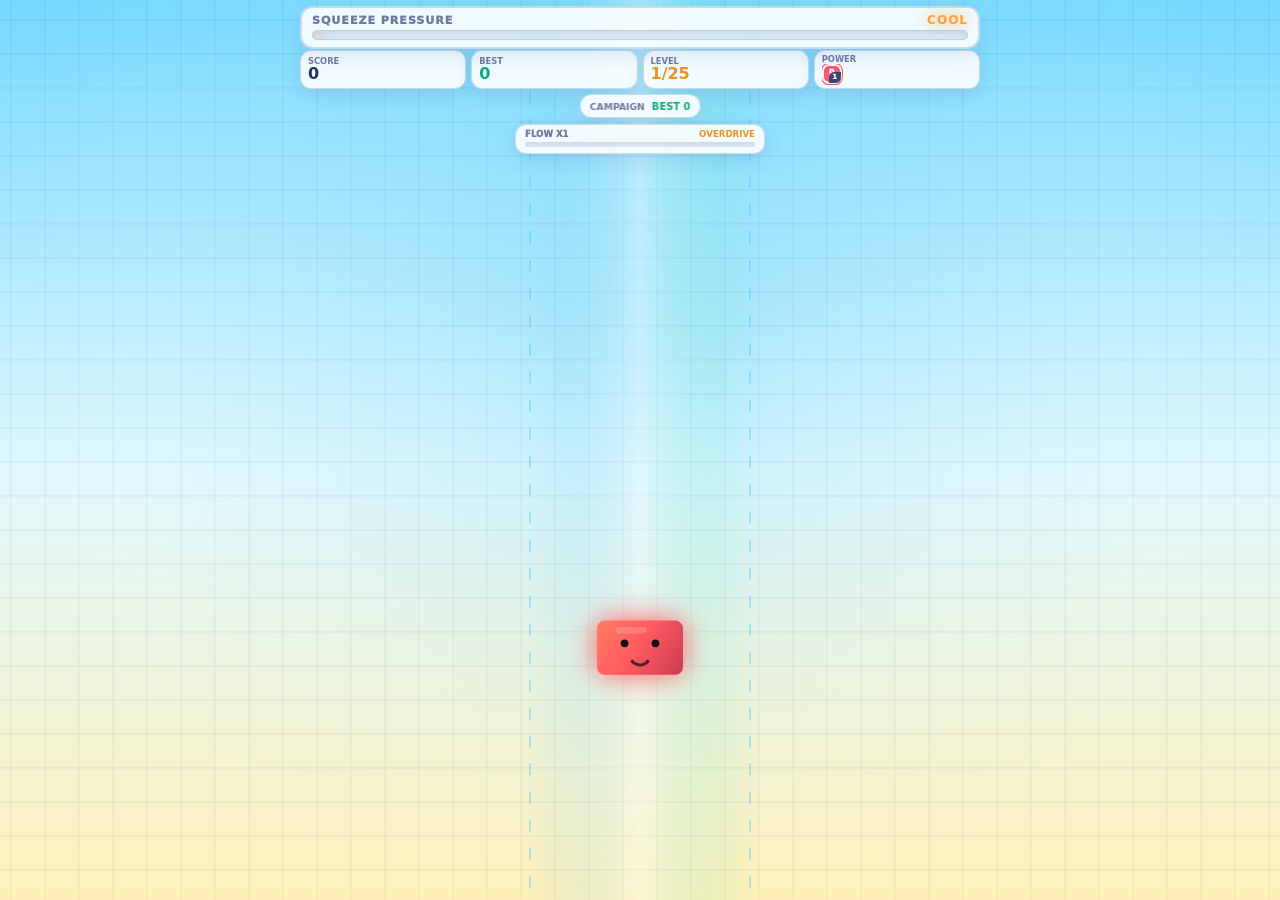
==== commit 53f09101: "Prevent stale TestFlight purchase UI" ====
--- a/SqueezeRushIOS/Web/index.html
+++ b/SqueezeRushIOS/Web/index.html
@@ -115,6 +115,13 @@
           </div>
         </div>
 
+        <div id="monetizationActions" class="monetization-actions hidden" aria-live="polite">
+          <button id="removeAdsBtn" type="button">Remove Ads</button>
+          <button id="restorePurchasesBtn" type="button">Restore Purchase</button>
+          <button id="privacyOptionsBtn" type="button">Privacy Choices</button>
+          <small id="purchaseStatus">Connecting to the App Store…</small>
+        </div>
+
         <details class="contract-board" aria-label="Bonus challenges">
           <summary><span>Bonus Challenges</span><small>4 missions</small></summary>
           <div id="contractList" class="contract-list"></div>
@@ -145,13 +152,6 @@
             <span class="mode-title">Chaos</span>
             <em class="mode-best" data-best-mode="chaos">Best 0</em>
           </button>
-        </div>
-
-        <div id="monetizationActions" class="monetization-actions hidden" aria-live="polite">
-          <button id="removeAdsBtn" type="button">Remove Ads</button>
-          <button id="restorePurchasesBtn" type="button">Restore Purchase</button>
-          <button id="privacyOptionsBtn" type="button">Privacy Choices</button>
-          <small id="purchaseStatus">Store unavailable.</small>
         </div>
 
         <div class="menu-actions">
@@ -366,8 +366,8 @@
     <div id="toast" role="status" aria-live="polite"></div>
   </main>
 
-  <script src="run-lifecycle.js?v=2026-08-23"></script>
-  <script src="native-bridge.js?v=2026-08-23"></script>
-  <script src="game.js?v=2026-08-23-ios-monetization"></script>
+  <script src="run-lifecycle.js?v=2026-08-25-testflight-v2"></script>
+  <script src="native-bridge.js?v=2026-08-25-testflight-v2"></script>
+  <script src="game.js?v=2026-08-25-testflight-v2"></script>
 </body>
 </html>
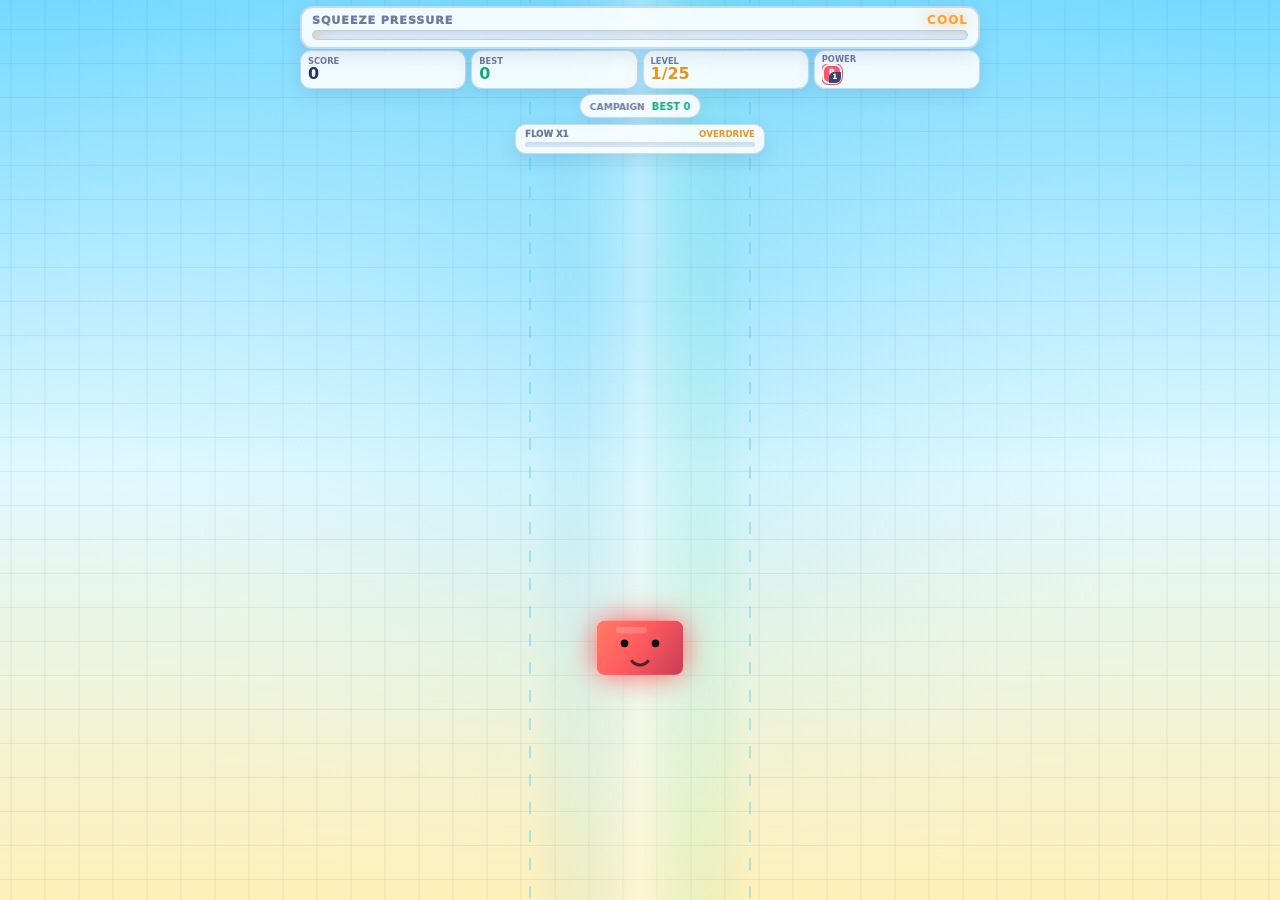
==== commit f9ac2438: "Fix StoreKit loading after App Review" ====
--- a/SqueezeRushIOS/Web/index.html
+++ b/SqueezeRushIOS/Web/index.html
@@ -366,8 +366,8 @@
     <div id="toast" role="status" aria-live="polite"></div>
   </main>
 
-  <script src="run-lifecycle.js?v=2026-08-25-testflight-v2"></script>
-  <script src="native-bridge.js?v=2026-08-25-testflight-v2"></script>
-  <script src="game.js?v=2026-08-25-testflight-v2"></script>
+  <script src="run-lifecycle.js?v=2026-08-28-review-fix"></script>
+  <script src="native-bridge.js?v=2026-08-28-review-fix"></script>
+  <script src="game.js?v=2026-08-28-review-fix"></script>
 </body>
 </html>
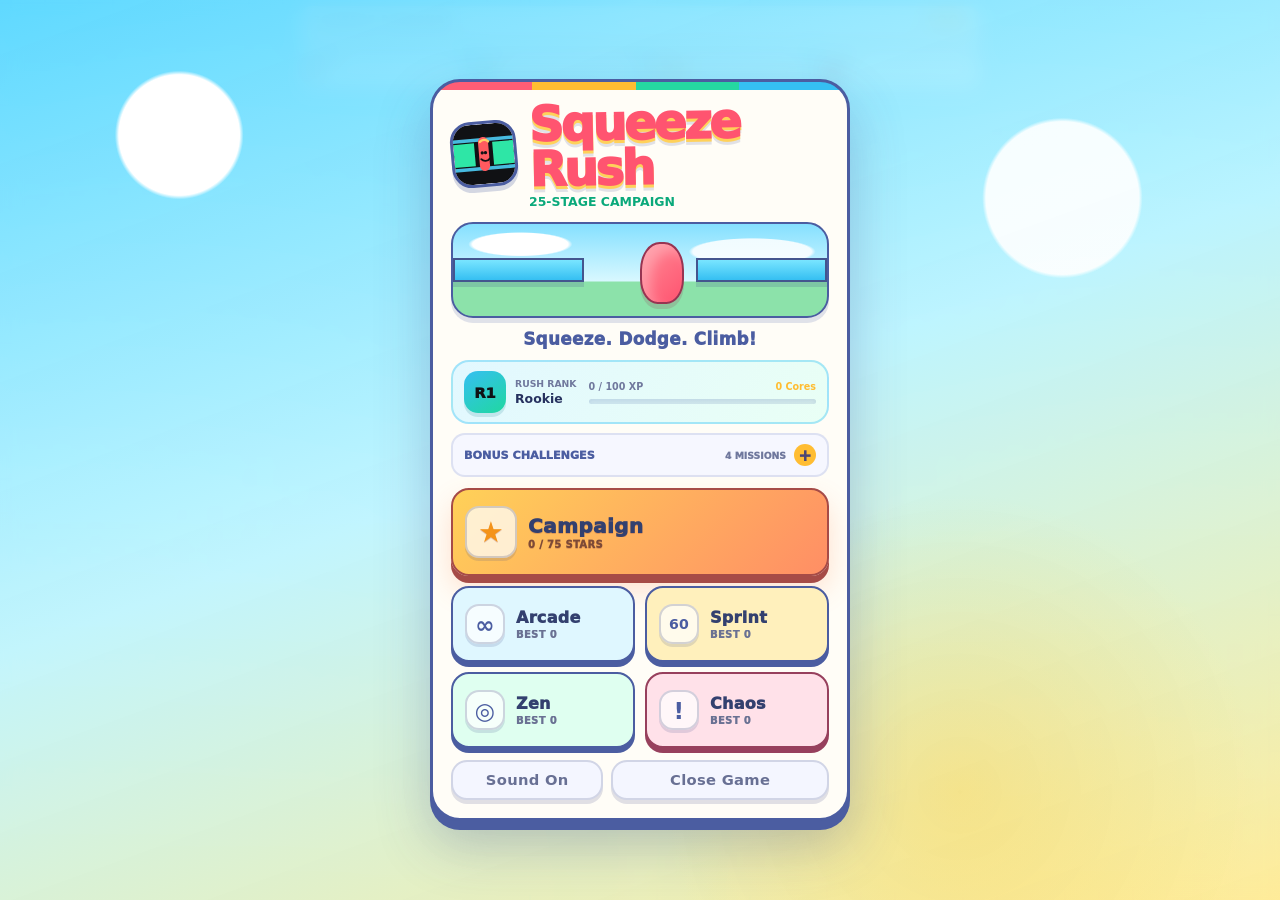
==== commit f58f024e: "Prepare iOS build 15 StoreKit diagnostics" ====
--- a/SqueezeRushIOS/Web/index.html
+++ b/SqueezeRushIOS/Web/index.html
@@ -367,7 +367,7 @@
   </main>
 
   <script src="run-lifecycle.js?v=2026-08-28-review-fix"></script>
-  <script src="native-bridge.js?v=2026-08-28-review-fix"></script>
-  <script src="game.js?v=2026-08-28-review-fix"></script>
+  <script src="native-bridge.js?v=2026-08-31-build-15"></script>
+  <script src="game.js?v=2026-08-31-build-15"></script>
 </body>
 </html>
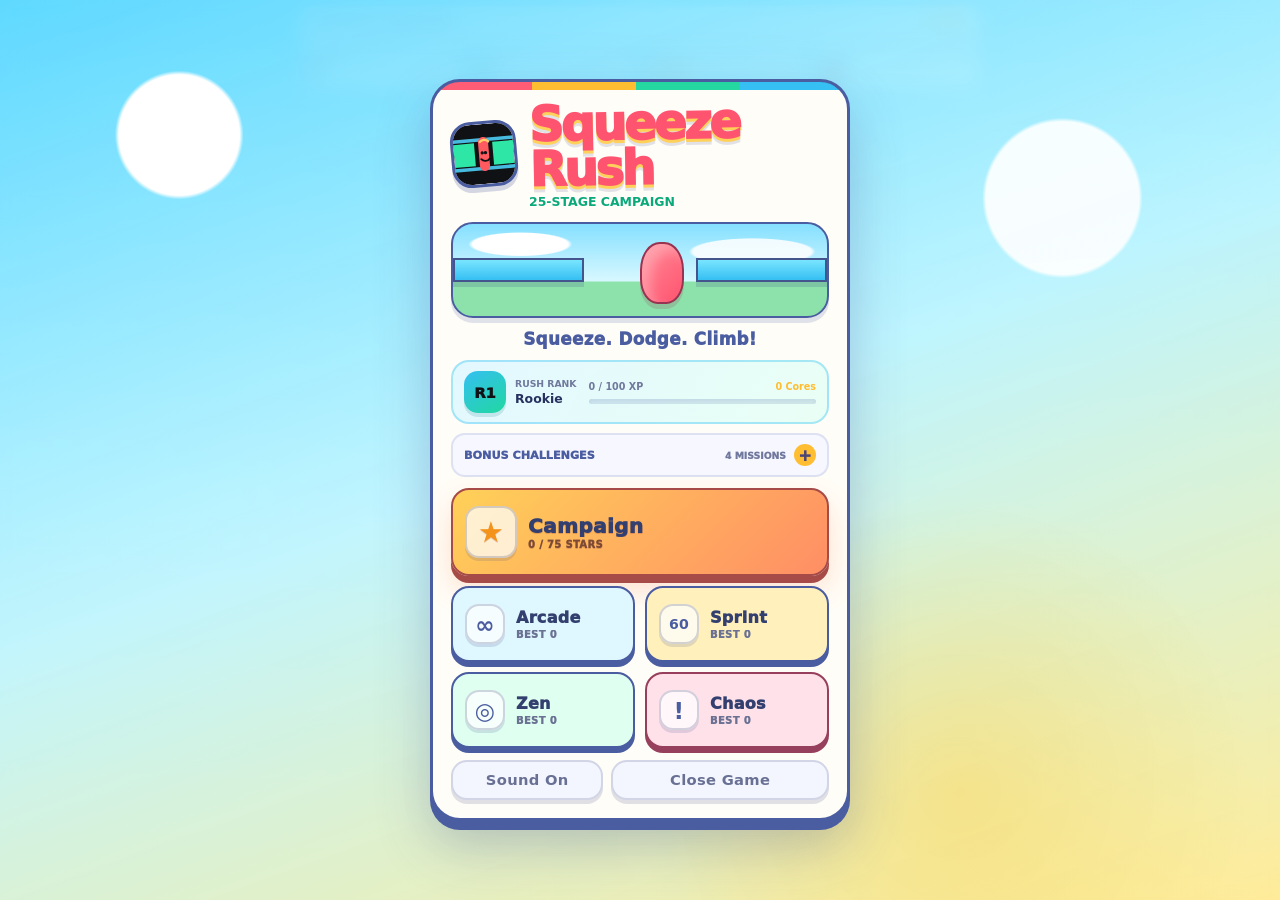
==== commit 6e6b273d: "Prepare iOS build 16 StoreKit timeout" ====
--- a/SqueezeRushIOS/Web/index.html
+++ b/SqueezeRushIOS/Web/index.html
@@ -367,7 +367,7 @@
   </main>
 
   <script src="run-lifecycle.js?v=2026-08-28-review-fix"></script>
-  <script src="native-bridge.js?v=2026-08-31-build-15"></script>
-  <script src="game.js?v=2026-08-31-build-15"></script>
+  <script src="native-bridge.js?v=2026-08-31-build-16"></script>
+  <script src="game.js?v=2026-08-31-build-16"></script>
 </body>
 </html>
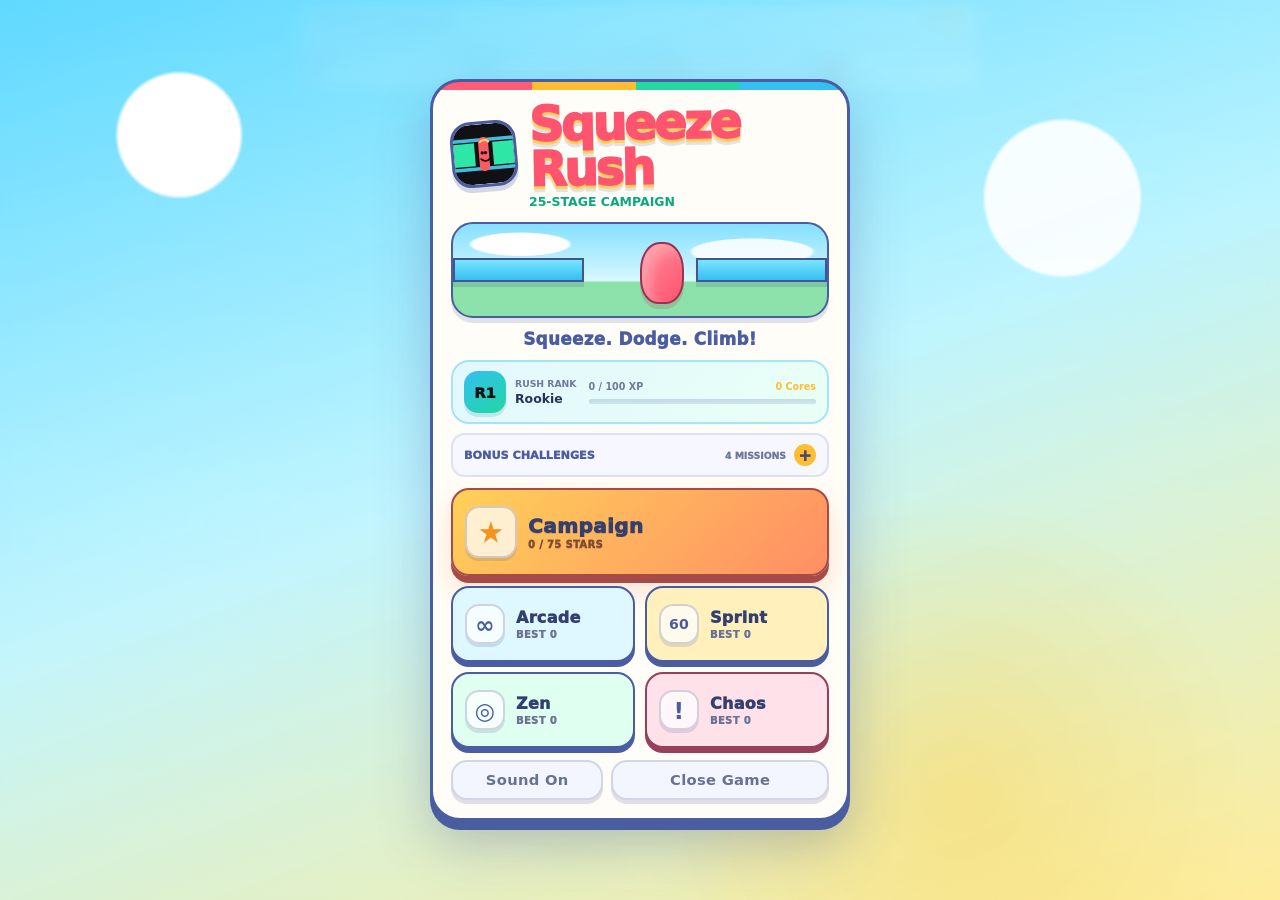
==== commit cce0ed36: "Fix iOS native bridge protocol decoding" ====
--- a/SqueezeRushIOS/Web/index.html
+++ b/SqueezeRushIOS/Web/index.html
@@ -367,7 +367,7 @@
   </main>
 
   <script src="run-lifecycle.js?v=2026-08-28-review-fix"></script>
-  <script src="native-bridge.js?v=2026-08-31-build-16"></script>
-  <script src="game.js?v=2026-08-31-build-16"></script>
+  <script src="native-bridge.js?v=2026-08-31-build-17"></script>
+  <script src="game.js?v=2026-08-31-build-17"></script>
 </body>
 </html>
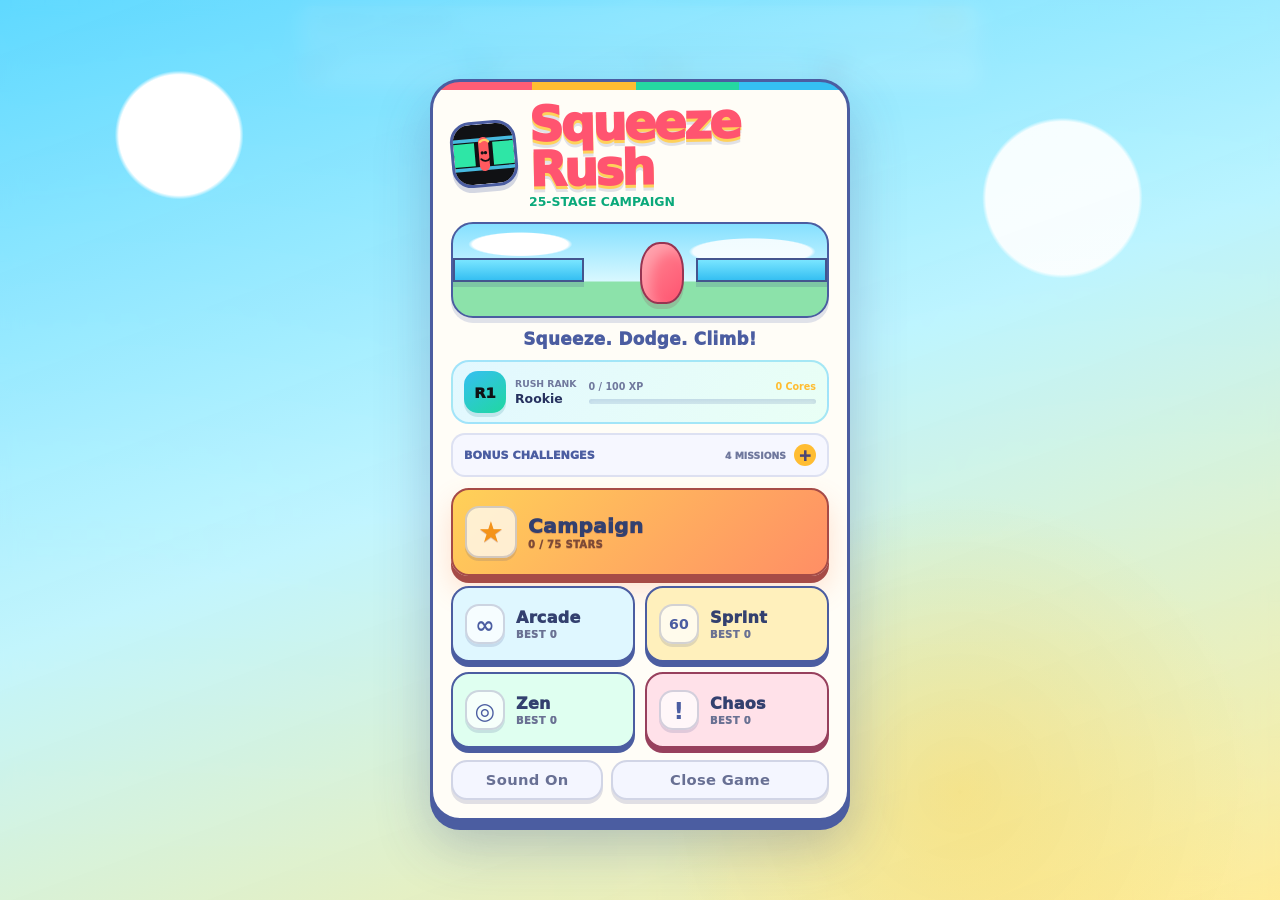
==== commit f58c0123: "Show StoreKit currency in Remove Ads price" ====
--- a/SqueezeRushIOS/Web/index.html
+++ b/SqueezeRushIOS/Web/index.html
@@ -367,7 +367,7 @@
   </main>
 
   <script src="run-lifecycle.js?v=2026-08-28-review-fix"></script>
-  <script src="native-bridge.js?v=2026-08-31-build-17"></script>
-  <script src="game.js?v=2026-08-31-build-17"></script>
+  <script src="native-bridge.js?v=2026-08-31-build-18"></script>
+  <script src="game.js?v=2026-08-31-build-18"></script>
 </body>
 </html>
--- a/SqueezeRushIOS/Web/styles.css
+++ b/SqueezeRushIOS/Web/styles.css
@@ -1884,6 +1884,10 @@
   font-size: 0.72rem;
 }
 
+#removeAdsBtn {
+  white-space: pre-line;
+}
+
 .monetization-actions small {
   grid-column: 1 / -1;
   color: var(--muted);
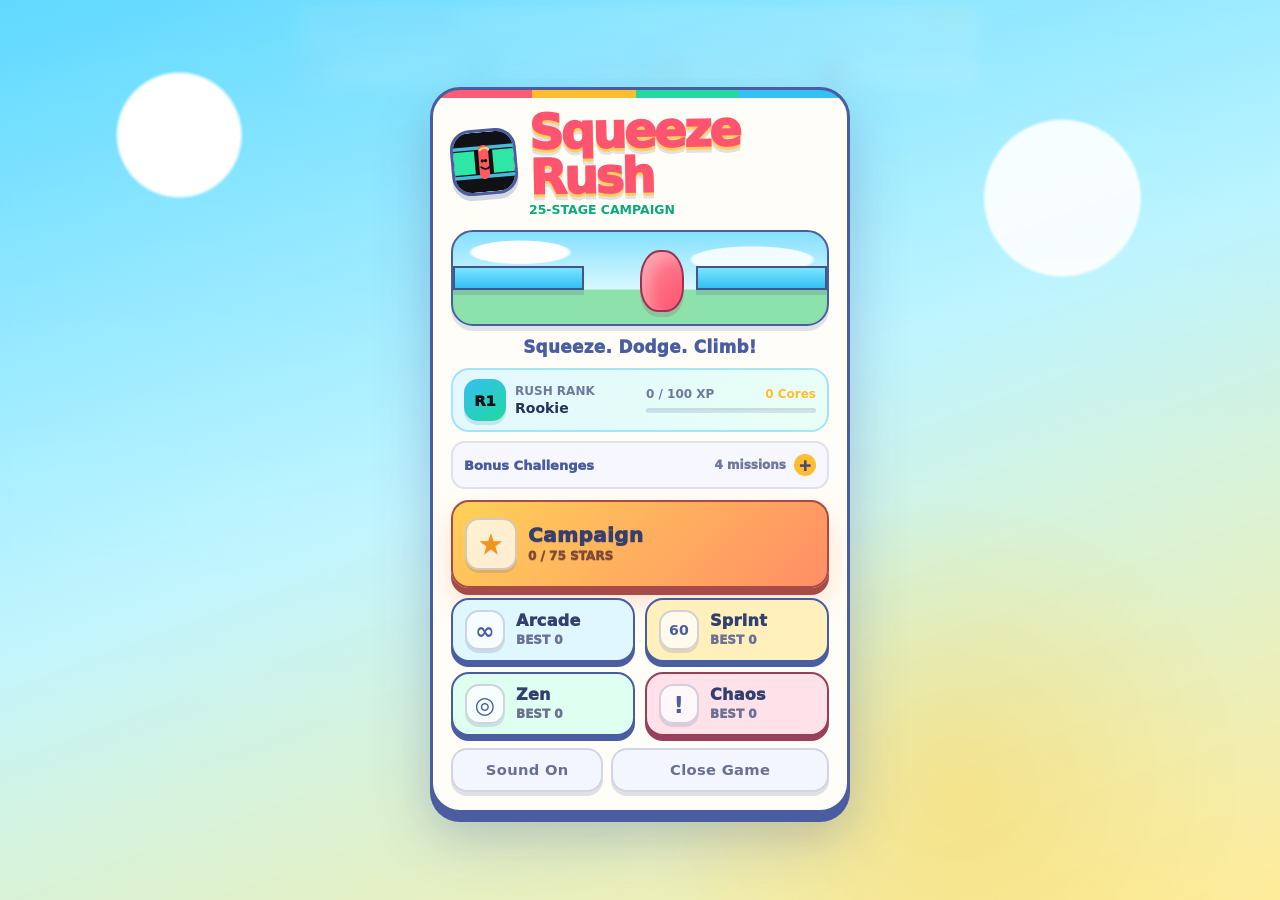
==== commit def09930: "Fix iPad compatibility layout and scrolling for build 19" ====
--- a/SqueezeRushIOS/Web/index.html
+++ b/SqueezeRushIOS/Web/index.html
@@ -18,7 +18,7 @@
   <meta name="twitter:image" content="https://squeeze-rush-2d.g-singh302.chatgpt.site/assets/social/squeeze-rush-share.png">
   <title>Squeeze Rush</title>
   <link rel="icon" href="app-icon-192.png" type="image/png">
-  <link rel="stylesheet" href="styles.css?v=2026-08-13-flow-guide-v27">
+  <link rel="stylesheet" href="styles.css?v=2026-09-05-build-19">
   <script>
     if (location.protocol === "http:" || location.protocol === "https:") {
       const manifest = document.createElement("link");
@@ -87,7 +87,7 @@
     </section>
 
     <section id="menu" class="overlay">
-      <div class="panel">
+      <div class="panel" data-scrollable tabindex="0" aria-label="Main menu">
         <div class="brand-row">
           <img src="icon.svg" alt="" class="app-icon">
           <div>
@@ -279,7 +279,7 @@
     </section>
 
     <section id="instructions" class="overlay instruction-overlay" aria-live="polite">
-      <div class="panel instruction-panel">
+      <div class="panel instruction-panel" data-scrollable tabindex="0" aria-label="How to play">
         <p id="instructionEyebrow" class="eyebrow">How to play</p>
         <h2 id="instructionTitle">Campaign</h2>
         <div id="instructionArt" class="instruction-art campaign" aria-label="How to play diagram">
@@ -310,7 +310,7 @@
     </section>
 
     <section id="gameOver" class="overlay">
-      <div class="panel compact">
+      <div class="panel compact" data-scrollable tabindex="0" aria-label="Run results">
         <p class="eyebrow">Run ended</p>
         <h2 id="finalScore">0</h2>
         <p id="resultLine" class="tagline">Score locked.</p>
@@ -331,7 +331,7 @@
     </section>
 
     <section id="levelVictory" class="overlay level-victory" aria-live="assertive" aria-hidden="true">
-      <div class="panel compact victory-panel">
+      <div class="panel compact victory-panel" data-scrollable tabindex="0" aria-label="Level complete">
         <p id="victoryEyebrow" class="eyebrow">Level 1 complete</p>
         <h2 id="victoryTitle">Victory!</h2>
         <p id="victoryMission" class="victory-mission">Mission complete</p>
@@ -368,6 +368,6 @@
 
   <script src="run-lifecycle.js?v=2026-08-28-review-fix"></script>
   <script src="native-bridge.js?v=2026-08-31-build-18"></script>
-  <script src="game.js?v=2026-08-31-build-18"></script>
+  <script src="game.js?v=2026-09-05-build-19"></script>
 </body>
 </html>
--- a/SqueezeRushIOS/Web/styles.css
+++ b/SqueezeRushIOS/Web/styles.css
@@ -63,7 +63,7 @@
   position: fixed;
   inset: 0;
   overflow: hidden;
-  touch-action: none;
+  touch-action: pan-y;
   background:
     radial-gradient(circle at 22% 16%, rgba(76, 201, 240, 0.14), transparent 28%),
     radial-gradient(circle at 72% 90%, rgba(46, 230, 166, 0.12), transparent 30%),
@@ -628,10 +628,14 @@
   width: min(calc(100vw - 32px), 420px);
   max-width: 100%;
   border: 1px solid var(--line);
-  max-height: calc(100vh - 34px);
+  max-height: calc(100vh - max(22px, env(safe-area-inset-top)) - max(22px, env(safe-area-inset-bottom)));
+  max-height: calc(100dvh - max(22px, env(safe-area-inset-top)) - max(22px, env(safe-area-inset-bottom)));
   overflow-y: auto;
   overscroll-behavior: contain;
-  scrollbar-width: none;
+  touch-action: pan-y;
+  -webkit-overflow-scrolling: touch;
+  scrollbar-width: thin;
+  scrollbar-color: #9aa8cf transparent;
   border-radius: 24px;
   padding: 18px;
   background: var(--shell);
@@ -639,7 +643,12 @@
 }
 
 .panel::-webkit-scrollbar {
-  display: none;
+  width: 5px;
+}
+
+.panel::-webkit-scrollbar-thumb {
+  border-radius: 4px;
+  background: #9aa8cf;
 }
 
 .panel.compact {
@@ -1873,13 +1882,15 @@
 }
 
 .monetization-actions {
-  display: grid;
-  grid-template-columns: repeat(3, minmax(0, 1fr));
+  display: flex;
+  flex-wrap: wrap;
   gap: 8px;
   margin-top: 10px;
 }
 
 .monetization-actions button {
+  flex: 1 1 88px;
+  min-width: 0;
   padding: 10px 8px;
   font-size: 0.72rem;
 }
@@ -1889,15 +1900,9 @@
 }
 
 .monetization-actions small {
-  grid-column: 1 / -1;
+  flex: 1 0 100%;
   color: var(--muted);
   text-align: center;
-}
-
-@media (max-width: 420px) {
-  .monetization-actions {
-    grid-template-columns: 1fr;
-  }
 }
 
 @media (prefers-reduced-motion: reduce) {
@@ -2796,3 +2801,199 @@
     height: 44px;
   }
 }
+
+/* Keep compatibility-mode iPad windows usable without scaling down the UI.
+   Decorative content may shrink; controls and copy remain readable and scroll. */
+.panel,
+.instruction-panel {
+  width: min(420px, 100%);
+  flex: 0 1 420px;
+  min-width: 0;
+  scroll-padding-block: 18px;
+}
+
+.panel:focus-visible {
+  outline: 3px solid #35bff2;
+  outline-offset: 3px;
+}
+
+.panel button,
+.contract-board summary,
+.map-back-button {
+  min-height: 44px;
+}
+
+.monetization-actions {
+  gap: 10px;
+  margin-top: 14px;
+}
+
+.monetization-actions button {
+  min-height: 64px;
+  padding: 10px 6px;
+  font-size: 0.8125rem;
+  line-height: 1.25;
+  overflow-wrap: anywhere;
+}
+
+.monetization-actions small {
+  font-size: 0.8125rem;
+  line-height: 1.4;
+}
+
+.career-card {
+  grid-template-columns: minmax(0, 1fr) minmax(0, 1fr);
+}
+
+.career-rank small,
+.career-progress > div:first-child {
+  font-size: 0.75rem;
+}
+
+.career-rank strong {
+  font-size: 0.875rem;
+  white-space: normal;
+}
+
+.career-progress > div:first-child {
+  flex-wrap: wrap;
+}
+
+.contract-board summary {
+  font-size: 0.8125rem;
+  text-transform: none;
+}
+
+.contract-board summary small {
+  font-size: 0.75rem;
+}
+
+.contract-card strong {
+  font-size: 0.8125rem;
+  line-height: 1.3;
+  white-space: normal;
+}
+
+.contract-card small,
+.contract-card > span,
+.contract-card em {
+  font-size: 0.75rem;
+  line-height: 1.4;
+}
+
+.contract-card em {
+  float: none;
+}
+
+.mode-button .mode-best,
+.mode-button .campaign-route-label {
+  font-size: 0.75rem;
+  line-height: 1.3;
+  letter-spacing: 0;
+}
+
+.ios-app .menu-actions {
+  grid-template-columns: 1fr;
+}
+
+.sound-toggle,
+.close-game {
+  min-height: 44px;
+}
+
+.instruction-points span,
+.victory-mission,
+.victory-target,
+.victory-target strong,
+.victory-unlock,
+.result-stats small {
+  font-size: 0.8125rem;
+  line-height: 1.4;
+}
+
+.campaign-map-panel {
+  height: min(940px, calc(100vh - max(8px, env(safe-area-inset-top)) - max(8px, env(safe-area-inset-bottom))));
+  max-height: calc(100dvh - max(8px, env(safe-area-inset-top)) - max(8px, env(safe-area-inset-bottom)));
+  min-height: 0;
+}
+
+.campaign-map-header {
+  gap: 10px;
+}
+
+.campaign-map-header > div {
+  min-width: 0;
+}
+
+.campaign-map-header h2 {
+  font-size: clamp(1.05rem, 4.6vw, 1.8rem);
+}
+
+.map-back-button {
+  padding-inline: 12px;
+  font-size: 0.875rem;
+}
+
+@media (max-width: 360px) {
+  #removeAdsBtn {
+    flex-basis: 100%;
+  }
+
+  .career-card {
+    gap: 8px;
+    padding: 9px;
+  }
+
+  .career-rank {
+    gap: 6px;
+  }
+
+  .career-rank > span {
+    flex: 0 0 32px;
+    width: 32px;
+    height: 36px;
+  }
+
+  .contract-board summary small {
+    display: none;
+  }
+
+  .contract-list {
+    grid-template-columns: 1fr;
+  }
+
+  .mode-button {
+    grid-template-columns: 28px minmax(0, 1fr);
+    gap: 2px 6px;
+  }
+
+  .mode-icon {
+    width: 28px;
+    height: 34px;
+    font-size: 1.2rem;
+  }
+
+  .mode-title {
+    font-size: 0.9375rem;
+  }
+}
+
+@media (max-height: 740px) {
+  #menu .showpiece {
+    display: none;
+  }
+
+  #menu .app-icon {
+    width: 52px;
+    height: 52px;
+    flex: 0 0 52px;
+  }
+
+  #menu h1 {
+    font-size: 2rem;
+  }
+
+  .instruction-art {
+    height: 144px;
+  }
+}
